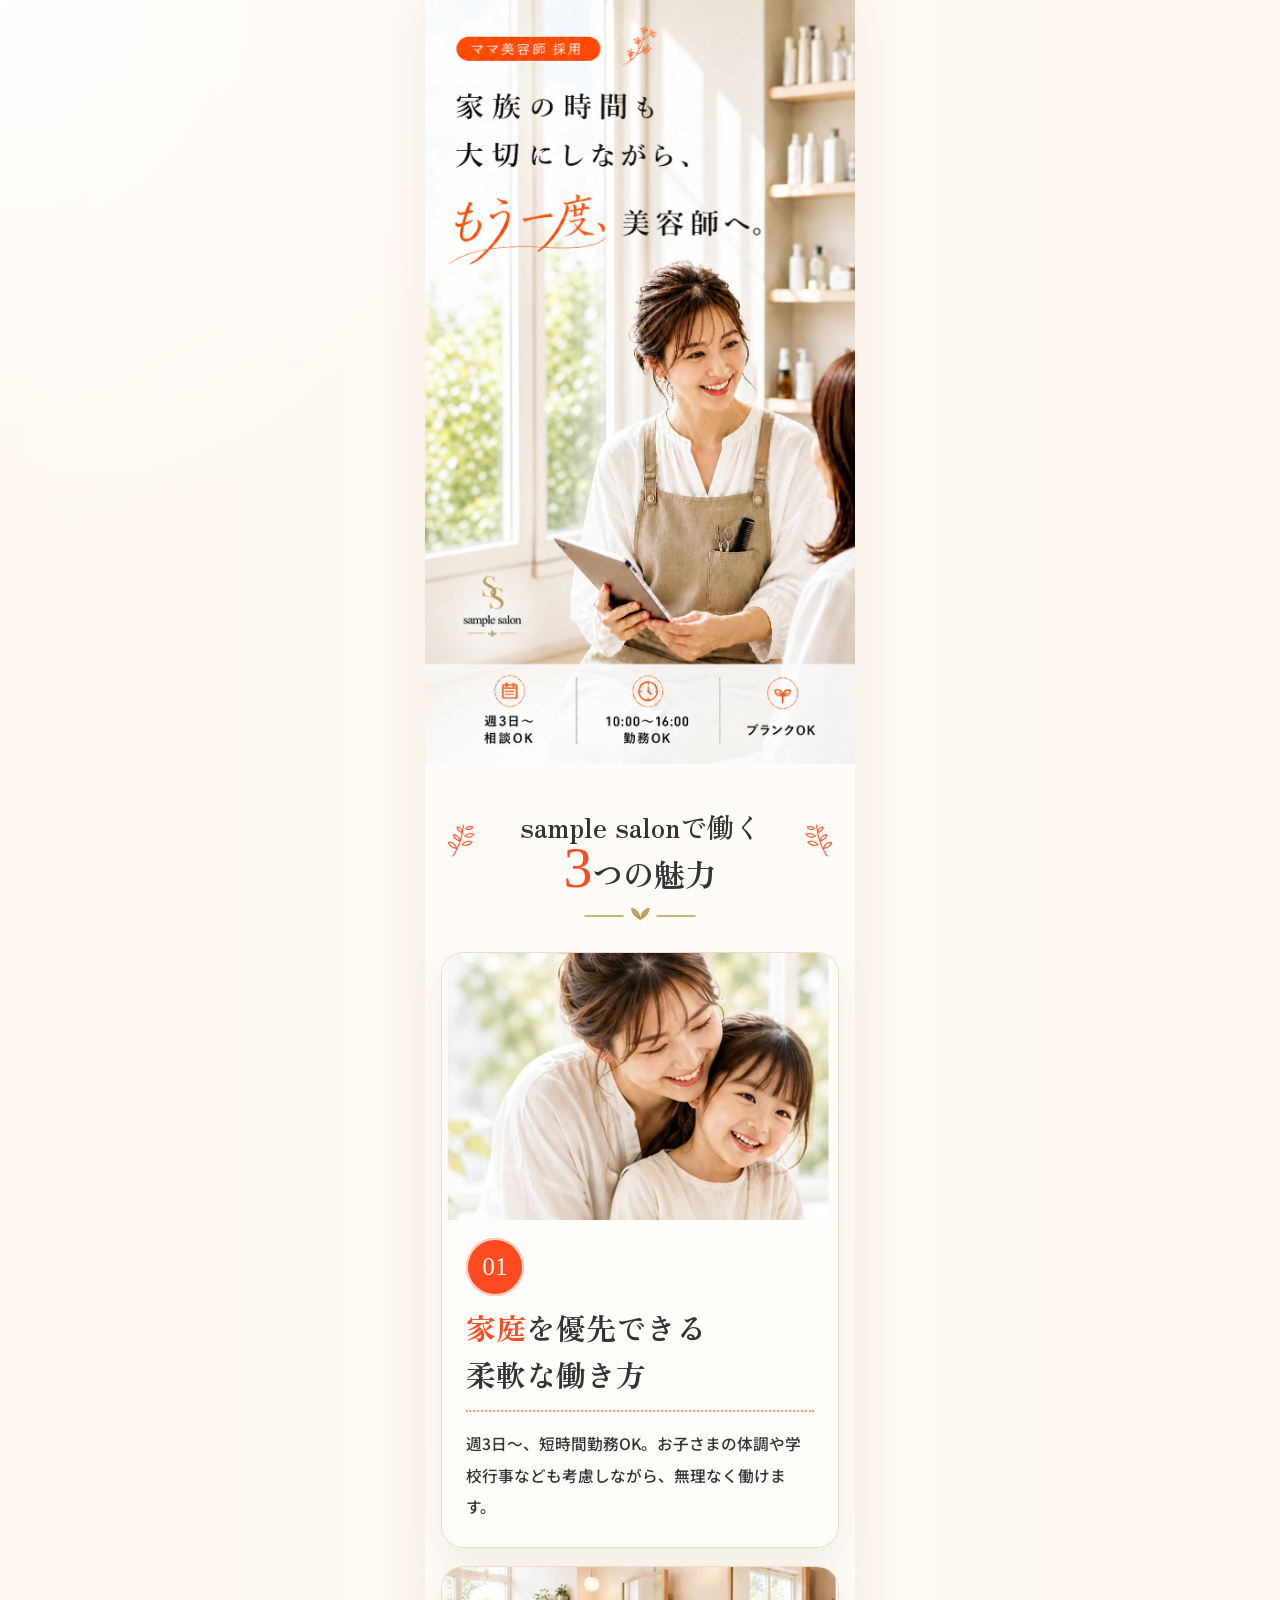
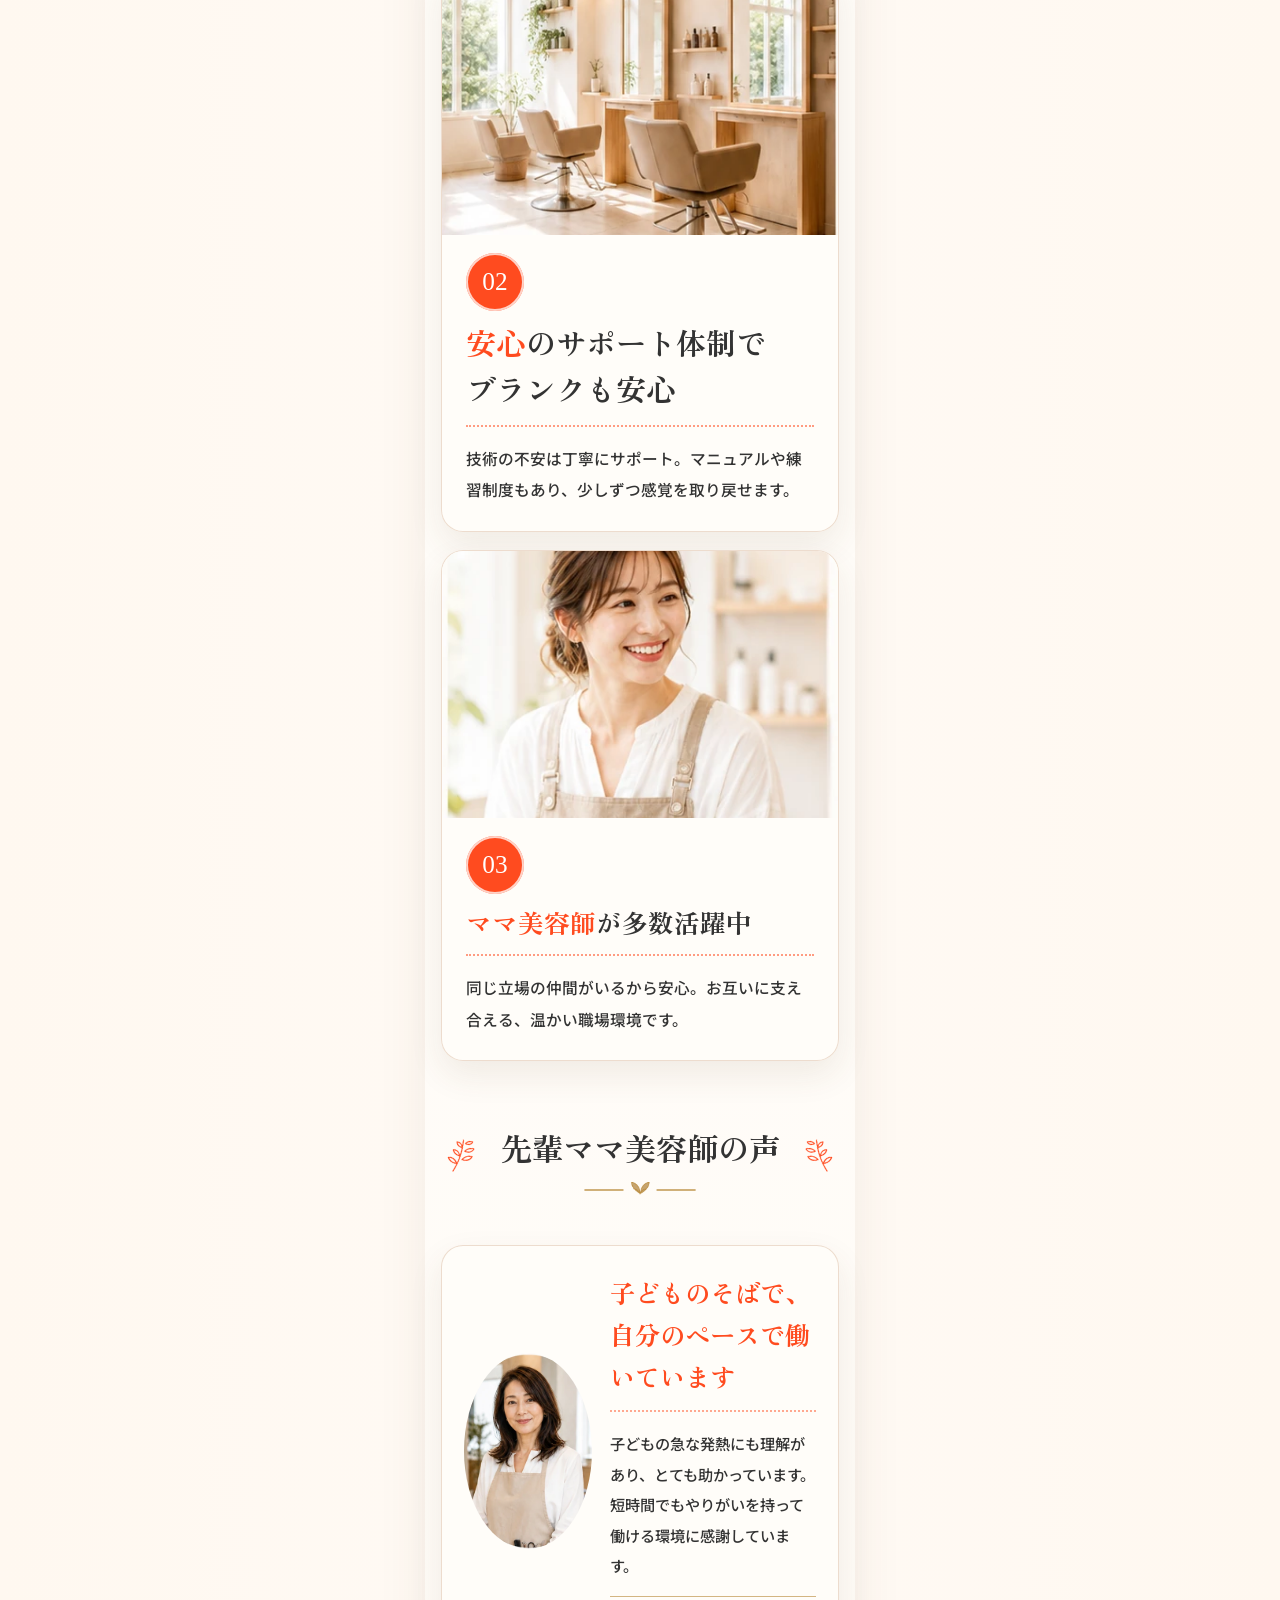
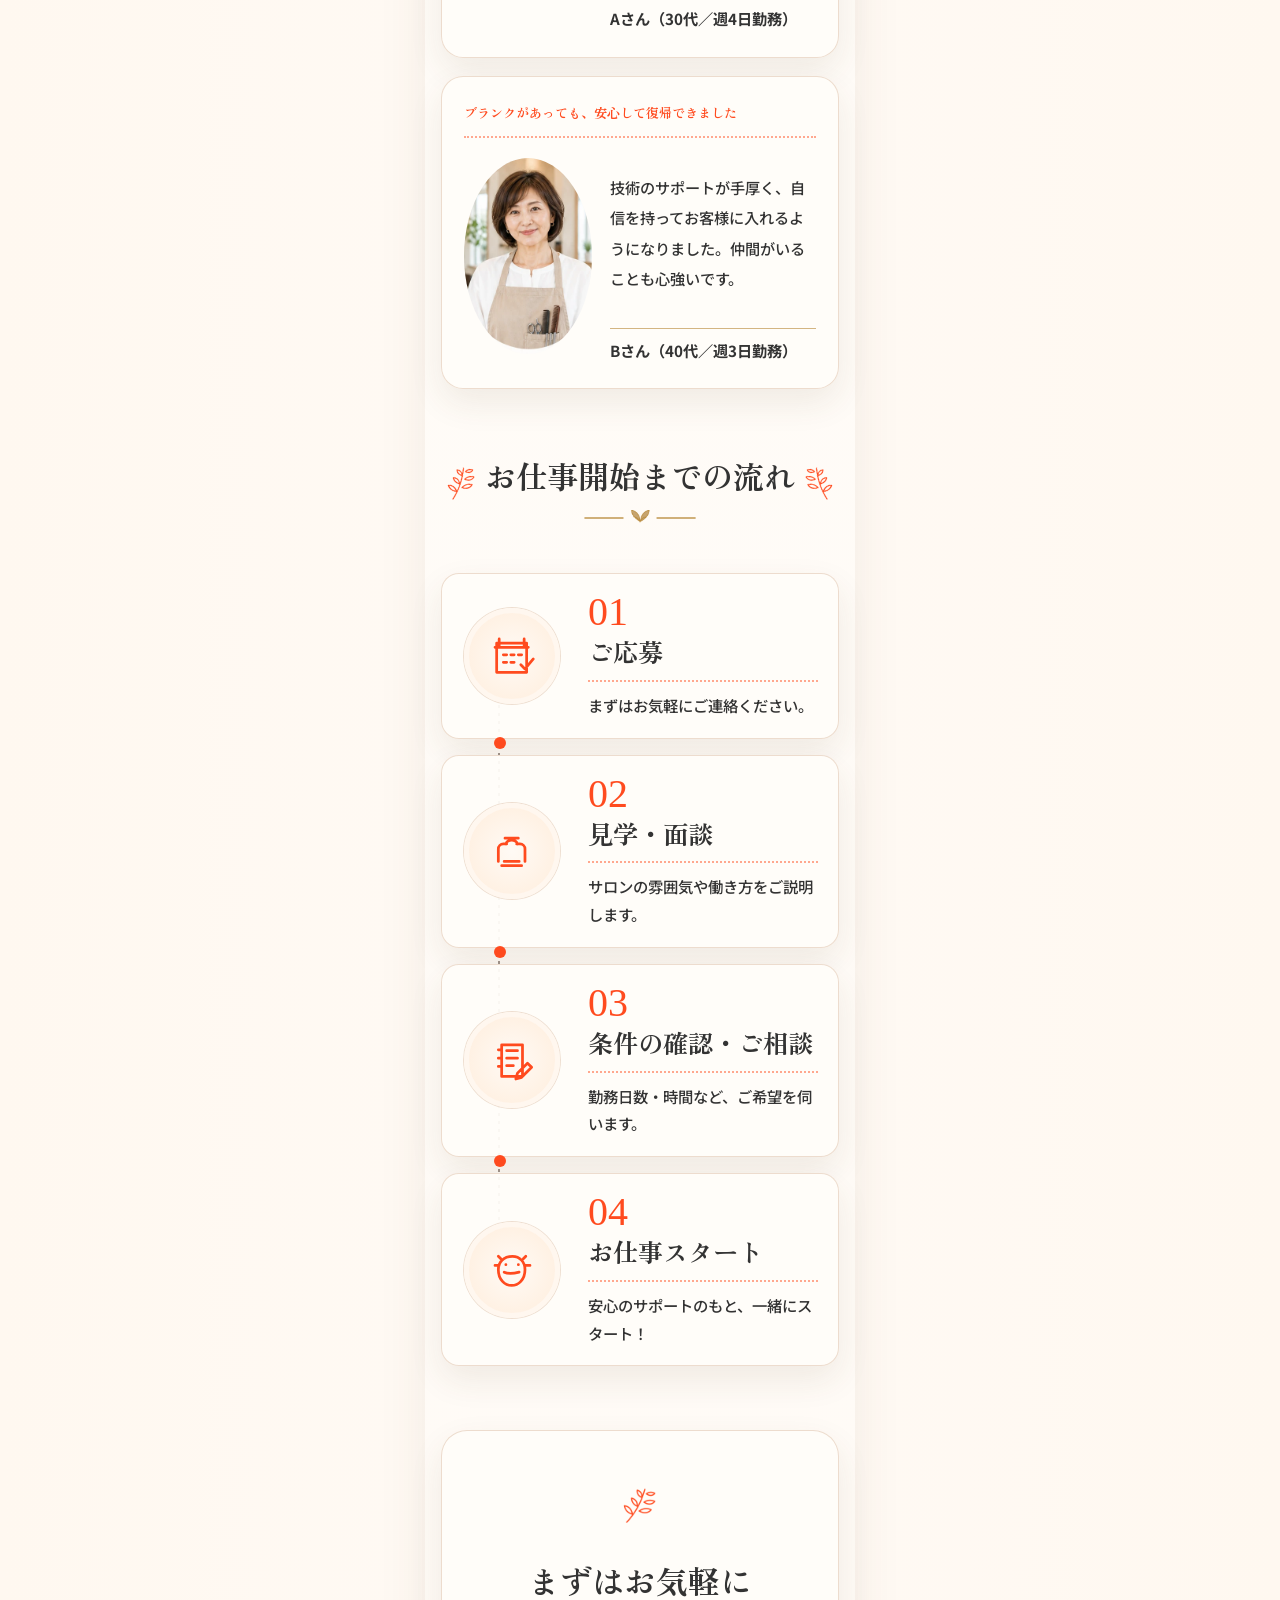
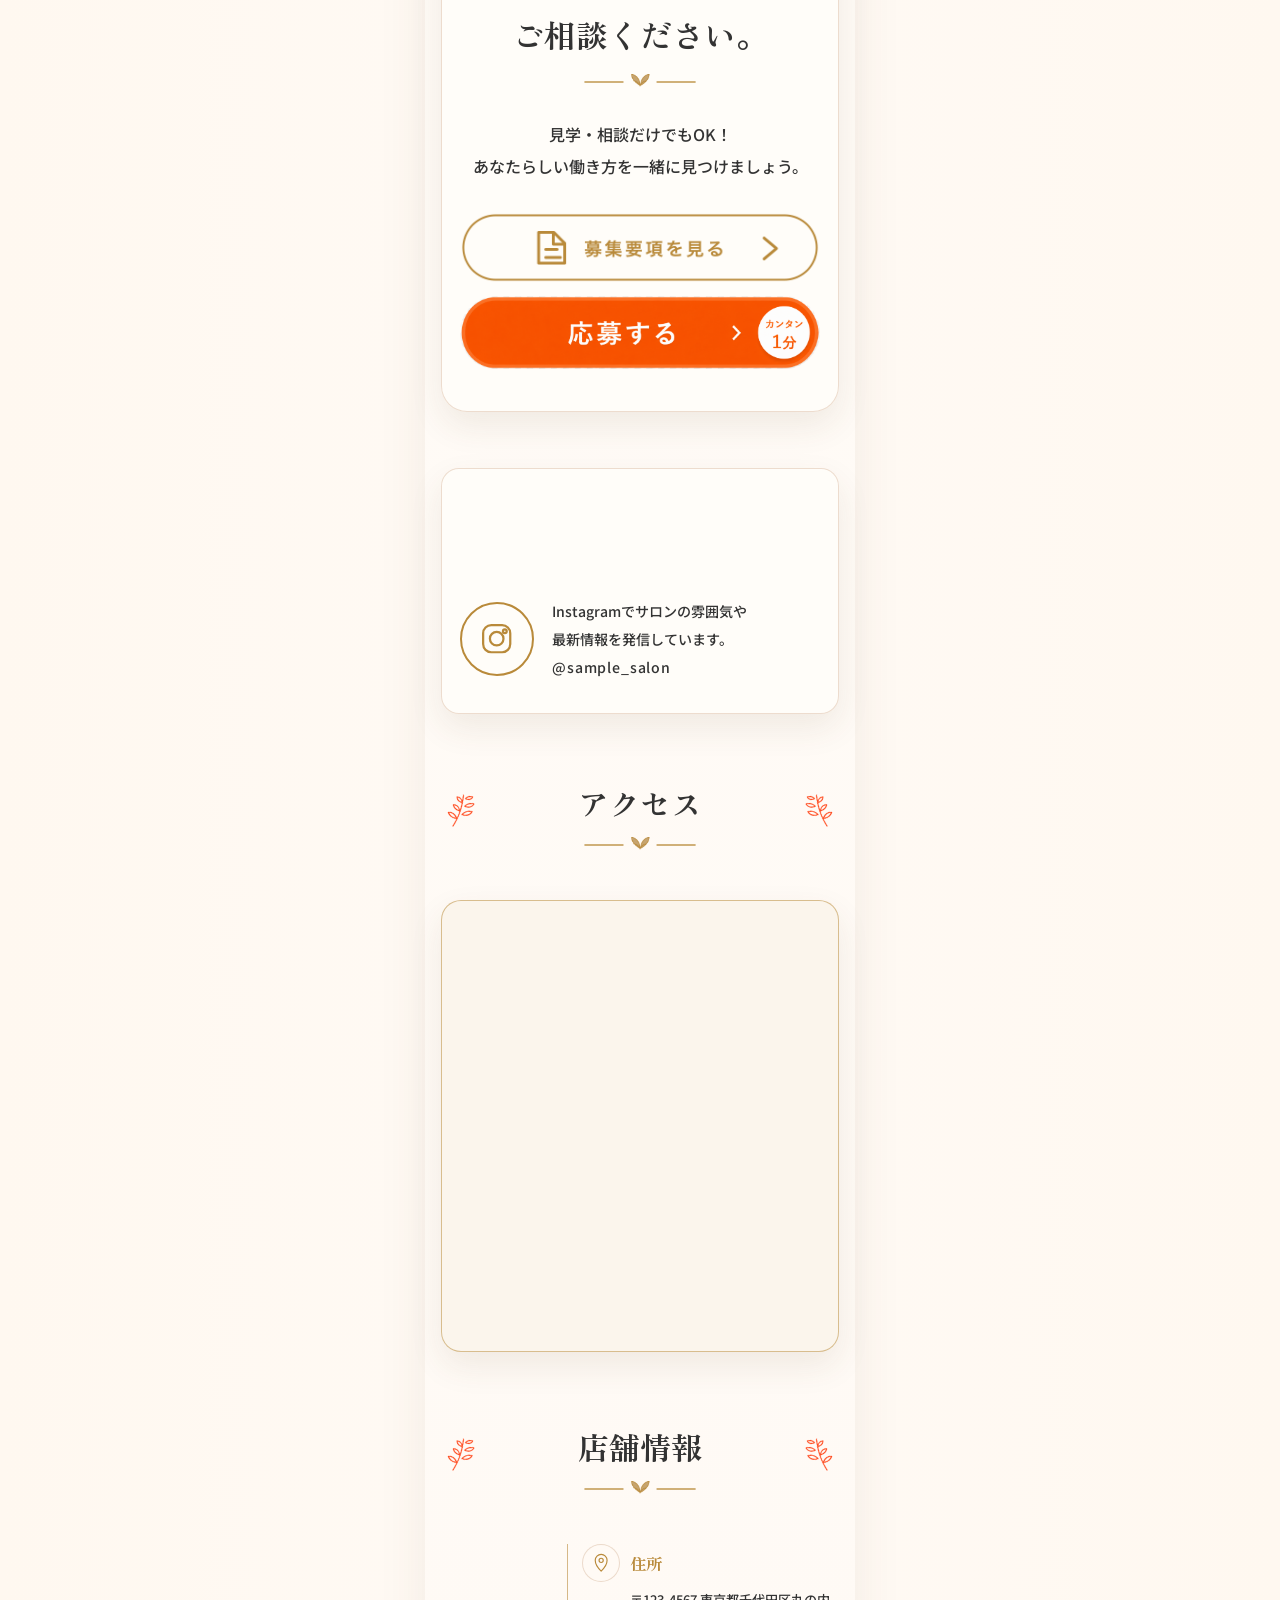
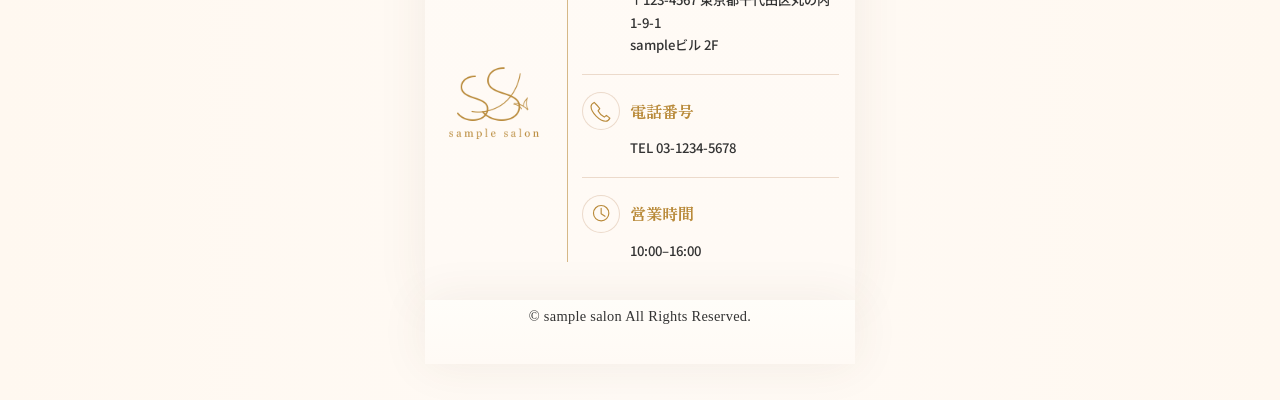
==== index.html @ 637ac78e "Add files via upload" ====
<!doctype html>
<html lang="ja">
  <head>
    <meta charset="utf-8">
    <meta name="viewport" content="width=device-width, initial-scale=1">
    <title>sample salon｜ママ美容師採用LP</title>
    <meta name="description" content="家族の時間も大切にしながら、もう一度、美容師へ。sample salonのママ美容師向け採用LPです。">
    <link rel="preconnect" href="https://fonts.googleapis.com">
    <link rel="preconnect" href="https://fonts.gstatic.com" crossorigin>
    <link href="https://fonts.googleapis.com/css2?family=Noto+Sans+JP:wght@400;500;700;800&family=Noto+Serif+JP:wght@500;600;700&family=Zen+Old+Mincho:wght@500;600;700&display=swap" rel="stylesheet">
    <link rel="icon" href="./assets/img/logo_sample_salon.png" type="image/png">
    <link rel="stylesheet" href="./assets/css/style.css">
  </head>
  <body>
    <div class="page-shell">
      <main class="lp" id="top">
        <section class="hero" aria-label="ファーストビュー">
          <img class="hero-bg" src="./assets/img/fv_main_new.webp" alt="明るい美容室で相談する美容師とお客様" width="941" height="1672" fetchpriority="high">
          <img class="hero-copy" src="./assets/img/fv_copy.png" alt="ママ美容師採用。家族の時間も大切にしながら、もう一度、美容師へ。" width="738" height="574" fetchpriority="high">
        </section>

        <section class="section benefits" aria-labelledby="benefits-title">
          <div class="section-title">
            <img class="leaf leaf-left" src="./assets/img/deco_leaf_orange.png" alt="">
            <div>
              <p class="section-kicker">sample salonで働く</p>
              <h2 id="benefits-title"><span>3</span>つの魅力</h2>
              <img class="divider" src="./assets/img/deco_divider_gold.png" alt="">
            </div>
            <img class="leaf leaf-right" src="./assets/img/deco_leaf_orange.png" alt="">
          </div>

          <article class="benefit-card">
            <figure class="benefit-photo">
              <img src="./assets/img/benefit_01.webp" alt="親子で笑顔を見せる女性美容師" width="420" height="455" loading="lazy">
            </figure>
            <div class="benefit-copy">
              <p class="number">01</p>
              <h3><span>家庭</span>を優先できる<br>柔軟な働き方</h3>
              <p>週3日〜、短時間勤務OK。お子さまの体調や学校行事なども考慮しながら、無理なく働けます。</p>
            </div>
          </article>

          <article class="benefit-card benefit-card-reverse">
            <figure class="benefit-photo">
              <img src="./assets/img/benefit_02.webp" alt="明るく清潔感のある美容室の内観" width="438" height="420" loading="lazy">
            </figure>
            <div class="benefit-copy">
              <p class="number">02</p>
              <h3><span>安心</span>のサポート体制で<br>ブランクも安心</h3>
              <p>技術の不安は丁寧にサポート。マニュアルや練習制度もあり、少しずつ感覚を取り戻せます。</p>
            </div>
          </article>

          <article class="benefit-card">
            <figure class="benefit-photo">
              <img src="./assets/img/benefit_03.webp" alt="サロンで笑顔を見せる女性美容師" width="420" height="370" loading="lazy">
            </figure>
            <div class="benefit-copy">
              <p class="number">03</p>
              <h3 class="nowrap-heading"><span>ママ美容師</span>が多数活躍中</h3>
              <p>同じ立場の仲間がいるから安心。お互いに支え合える、温かい職場環境です。</p>
            </div>
          </article>
        </section>

        <section class="section voices" aria-labelledby="voices-title">
          <div class="section-title">
            <img class="leaf leaf-left" src="./assets/img/deco_leaf_orange.png" alt="">
            <div>
              <h2 id="voices-title">先輩ママ美容師の声</h2>
              <img class="divider" src="./assets/img/deco_divider_gold.png" alt="">
            </div>
            <img class="leaf leaf-right" src="./assets/img/deco_leaf_orange.png" alt="">
          </div>

          <article class="voice-card">
            <figure class="voice-photo">
              <img src="./assets/img/voice_01.webp" alt="30代の先輩ママ美容師" width="330" height="500" loading="lazy">
            </figure>
            <div class="voice-copy">
              <h3>子どものそばで、<br>自分のペースで働いています</h3>
              <p>子どもの急な発熱にも理解があり、とても助かっています。短時間でもやりがいを持って働ける環境に感謝しています。</p>
              <p class="voice-name">Aさん（30代／週4日勤務）</p>
            </div>
          </article>

          <article class="voice-card voice-card-wide-title">
            <figure class="voice-photo">
              <img src="./assets/img/voice_02.webp" alt="40代の先輩ママ美容師" width="330" height="500" loading="lazy">
            </figure>
            <div class="voice-copy">
              <h3 class="nowrap-heading">ブランクがあっても、安心して復帰できました</h3>
              <p>技術のサポートが手厚く、自信を持ってお客様に入れるようになりました。仲間がいることも心強いです。</p>
              <p class="voice-name">Bさん（40代／週3日勤務）</p>
            </div>
          </article>
        </section>

        <section class="section flow" aria-labelledby="flow-title">
          <div class="section-title">
            <img class="leaf leaf-left" src="./assets/img/deco_leaf_orange.png" alt="">
            <div>
              <h2 id="flow-title">お仕事開始までの流れ</h2>
              <img class="divider" src="./assets/img/deco_divider_gold.png" alt="">
            </div>
            <img class="leaf leaf-right" src="./assets/img/deco_leaf_orange.png" alt="">
          </div>

          <div class="flow-list">
            <article class="flow-card">
              <div class="flow-icon" aria-hidden="true">
                <svg viewBox="0 0 64 64"><path d="M17 12v8M47 12v8M12 22h40M14 17h36v35H14zM22 31h4M31 31h4M40 31h4M22 40h4M31 40h4M43 43l5 5 10-12"/></svg>
              </div>
              <div class="flow-copy">
                <p class="flow-number">01</p>
                <h3>ご応募</h3>
                <p>まずはお気軽にご連絡ください。</p>
              </div>
            </article>

            <article class="flow-card">
              <div class="flow-icon" aria-hidden="true">
                <svg viewBox="0 0 64 64"><path d="M16 45V30a6 6 0 0 1 6-6h4M48 45V30a6 6 0 0 0-6-6h-4M23 45h18M24 17h16M20 50h24M25 24c2-6 12-6 14 0"/></svg>
              </div>
              <div class="flow-copy">
                <p class="flow-number">02</p>
                <h3>見学・面談</h3>
                <p>サロンの雰囲気や働き方をご説明します。</p>
              </div>
            </article>

            <article class="flow-card">
              <div class="flow-icon" aria-hidden="true">
                <svg viewBox="0 0 64 64"><path d="M20 13h25v38H20zM26 20h13M26 29h13M26 38h8M16 19h4M16 29h4M16 39h4M39 47l12-12 5 5-12 12-7 2z"/></svg>
              </div>
              <div class="flow-copy">
                <p class="flow-number">03</p>
                <h3>条件の確認・ご相談</h3>
                <p>勤務日数・時間など、ご希望を伺います。</p>
              </div>
            </article>

            <article class="flow-card">
              <div class="flow-icon" aria-hidden="true">
                <svg viewBox="0 0 64 64"><path d="M33 16c9 0 15 7 15 16 0 12-8 19-16 19S16 44 16 32c0-9 6-16 17-16zM23 35c4 2 10 2 18 0M25 26h.1M40 26h.1M16 16l3 3M12 27h5M49 16l-3 3M54 27h-5"/></svg>
              </div>
              <div class="flow-copy">
                <p class="flow-number">04</p>
                <h3>お仕事スタート</h3>
                <p>安心のサポートのもと、一緒にスタート！</p>
              </div>
            </article>
          </div>
        </section>

        <section class="section contact-card" id="contact" aria-labelledby="contact-title">
          <img class="single-leaf" src="./assets/img/deco_leaf_orange.png" alt="">
          <h2 id="contact-title">まずはお気軽に<br>ご相談ください。</h2>
          <img class="divider" src="./assets/img/deco_divider_gold.png" alt="">
          <p>見学・相談だけでもOK！<br>あなたらしい働き方を一緒に見つけましょう。</p>
          <div class="cta-stack">
            <a class="image-button" href="./requirements.html" target="_blank" rel="noopener noreferrer" aria-label="募集要項を別ウィンドウで見る">
              <img src="./assets/img/btn_fixed_requirements.png" alt="募集要項を見る" width="760" height="150" loading="lazy">
            </a>
            <a class="image-button" href="#contact" aria-label="応募する">
              <img src="./assets/img/btn_apply.png" alt="応募する カンタン1分" width="2053" height="417" loading="lazy">
            </a>
          </div>
        </section>

        <section class="section instagram-card" aria-labelledby="instagram-title">
          <div class="section-title section-title-small">
            <img class="leaf leaf-left" src="./assets/img/deco_leaf_orange.png" alt="">
            <div>
              <h2 id="instagram-title">お店の情報発信中</h2>
              <img class="divider" src="./assets/img/deco_divider_gold.png" alt="">
            </div>
            <img class="leaf leaf-right" src="./assets/img/deco_leaf_orange.png" alt="">
          </div>
          <div class="instagram-body">
            <div class="instagram-icon" aria-hidden="true">
              <svg viewBox="0 0 64 64"><rect x="12" y="12" width="40" height="40" rx="12"/><circle cx="32" cy="32" r="10"/><circle cx="44" cy="21" r="2.8"/></svg>
            </div>
            <p>Instagramでサロンの雰囲気や<br>最新情報を発信しています。<br><span>@sample_salon</span></p>
          </div>
        </section>

        <section class="section access" aria-labelledby="access-title">
          <div class="section-title">
            <img class="leaf leaf-left" src="./assets/img/deco_leaf_orange.png" alt="">
            <div>
              <h2 id="access-title">アクセス</h2>
              <img class="divider" src="./assets/img/deco_divider_gold.png" alt="">
            </div>
            <img class="leaf leaf-right" src="./assets/img/deco_leaf_orange.png" alt="">
          </div>
          <div class="map-frame">
            <iframe src="https://www.google.com/maps/embed?pb=!1m18!1m12!1m3!1d3240.8254544793112!2d139.76255968885494!3d35.6812996!2m3!1f0!2f0!3f0!3m2!1i1024!2i768!4f13.1!3m3!1m2!1s0x60188bfbd89f700b%3A0x277c49ba34ed38!2z5p2x5Lqs6aeF!5e0!3m2!1sja!2sjp!4v1777761839479!5m2!1sja!2sjp" width="600" height="450" style="border:0;" allowfullscreen loading="lazy" referrerpolicy="no-referrer-when-downgrade" title="東京駅周辺の地図"></iframe>
          </div>
        </section>

        <section class="section shop" aria-labelledby="shop-title">
          <div class="section-title">
            <img class="leaf leaf-left" src="./assets/img/deco_leaf_orange.png" alt="">
            <div>
              <h2 id="shop-title">店舗情報</h2>
              <img class="divider" src="./assets/img/deco_divider_gold.png" alt="">
            </div>
            <img class="leaf leaf-right" src="./assets/img/deco_leaf_orange.png" alt="">
          </div>
          <div class="shop-body">
            <img class="shop-logo" src="./assets/img/logo_sample_salon.png" alt="sample salon" width="260" height="180" loading="lazy">
            <dl class="shop-list">
              <div>
                <dt>
                  <span class="mini-icon" aria-hidden="true">
                    <svg viewBox="0 0 64 64"><path d="M32 55s17-16 17-31a17 17 0 0 0-34 0c0 15 17 31 17 31z"/><circle cx="32" cy="24" r="6"/></svg>
                  </span>
                  住所
                </dt>
                <dd>〒123-4567 東京都千代田区丸の内1-9-1<br>sampleビル 2F</dd>
              </div>
              <div>
                <dt>
                  <span class="mini-icon" aria-hidden="true">
                    <svg viewBox="0 0 64 64"><path d="M20 15l8 10-5 6c4 8 10 14 18 18l6-5 10 8c-3 6-7 9-12 9-17 0-42-25-42-42 0-5 3-9 9-12z"/></svg>
                  </span>
                  電話番号
                </dt>
                <dd>TEL 03-1234-5678</dd>
              </div>
              <div>
                <dt>
                  <span class="mini-icon" aria-hidden="true">
                    <svg viewBox="0 0 64 64"><circle cx="32" cy="32" r="22"/><path d="M32 18v16l11 7"/></svg>
                  </span>
                  営業時間
                </dt>
                <dd>10:00–16:00</dd>
              </div>
            </dl>
          </div>
        </section>
      </main>

      <footer class="footer">
        <p>© sample salon All Rights Reserved.</p>
      </footer>

      <nav class="fixed-cta" aria-label="固定お問い合わせボタン">
        <a href="./requirements.html" target="_blank" rel="noopener noreferrer" aria-label="募集要項を別ウィンドウで見る">
          <img src="./assets/img/btn_fixed_requirements.png" alt="募集要項を見る" width="760" height="150">
        </a>
        <a href="#contact" aria-label="応募する">
          <img src="./assets/img/btn_apply.png" alt="応募する カンタン1分" width="2053" height="417">
        </a>
      </nav>
    </div>

    <script src="./assets/js/main.js"></script>
  </body>
</html>
---- assets/css/style.css ----
:root {
  --color-bg: #fffaf5;
  --color-ivory: #fffdf9;
  --color-text: #333333;
  --color-sub: #555555;
  --color-orange: #ff4b1f;
  --color-coral: #f36f57;
  --color-gold: #b98a3a;
  --color-border: #ead8c7;
  --shadow-card: 0 14px 34px rgba(92, 61, 38, 0.09);
  --serif: "Zen Old Mincho", "Noto Serif JP", "Yu Mincho", "Hiragino Mincho ProN", serif;
  --sans: "Noto Sans JP", "Hiragino Sans", "Yu Gothic", sans-serif;
}

* {
  box-sizing: border-box;
}

html {
  scroll-behavior: smooth;
}

body {
  margin: 0;
  color: var(--color-text);
  background:
    radial-gradient(circle at top left, rgba(255, 255, 255, 0.95), transparent 34rem),
    linear-gradient(90deg, #fff8f0 0%, var(--color-bg) 50%, #fff8f0 100%);
  font-family: var(--serif);
  font-feature-settings: normal;
  line-height: 1.8;
}

img,
svg,
iframe {
  max-width: 100%;
}

img {
  display: block;
  height: auto;
}

a {
  color: inherit;
}

.page-shell {
  min-height: 100svh;
}

.lp,
.footer {
  width: min(100%, 430px);
  margin: 0 auto;
  background: linear-gradient(180deg, #fffdf9 0%, #fffaf5 100%);
}

.hero {
  position: relative;
  overflow: hidden;
  background: #fffdf9;
  line-height: 0;
}

.hero::after {
  position: absolute;
  right: 0;
  bottom: 0;
  left: 0;
  height: 14.2%;
  pointer-events: none;
  background:
    linear-gradient(
      105deg,
      transparent 0%,
      rgba(255, 255, 255, 0) 35%,
      rgba(255, 255, 255, 0.76) 50%,
      rgba(255, 255, 255, 0) 66%,
      transparent 100%
    );
  filter: blur(7px);
  opacity: 0;
  transform: translateX(-110%);
  animation: hero-band-glow 1.95s ease-out 1.25s 1 both;
  content: "";
}

.hero-bg {
  width: 100%;
}

.hero-copy {
  position: absolute;
  top: clamp(4px, calc(6.5vw - 20px), 22px);
  left: 20px;
  z-index: 2;
  width: min(79%, 320px);
  opacity: 0;
  transform: translateY(22px);
  animation: hero-logo-rise 1.45s cubic-bezier(0.22, 1, 0.36, 1) 0.18s forwards;
}

@keyframes hero-logo-rise {
  to {
    opacity: 1;
    transform: translateY(0);
  }
}

@keyframes hero-band-glow {
  0% {
    opacity: 0;
    transform: translateX(-110%);
  }

  32% {
    opacity: 0.34;
  }

  54% {
    opacity: 0.62;
  }

  100% {
    opacity: 0;
    transform: translateX(110%);
  }
}

.section {
  padding: 56px 16px 0;
}

.section-title {
  position: relative;
  display: block;
  min-height: 92px;
  padding: 0 34px;
  margin-bottom: 28px;
  text-align: center;
}

.reveal-heading {
  opacity: 0;
  transform: translateY(24px);
  transition:
    opacity 0.9s cubic-bezier(0.22, 1, 0.36, 1),
    transform 0.9s cubic-bezier(0.22, 1, 0.36, 1);
  will-change: opacity, transform;
}

.reveal-heading.is-visible {
  opacity: 1;
  transform: translateY(0);
}

.section-title div {
  position: relative;
  z-index: 1;
}

.section-title h2 {
  margin: 0;
  font-family: var(--serif);
  font-feature-settings: normal;
  font-size: clamp(1.52rem, 5.4vw, 1.95rem);
  font-weight: 700;
  letter-spacing: 0;
  line-height: 1.45;
}

.section-title h2 span {
  color: var(--color-orange);
  font-family: Georgia, "Times New Roman", serif;
  font-size: 1.85em;
  font-weight: 400;
  line-height: 0.8;
}

.section-kicker {
  margin: 0 0 2px;
  font-family: var(--serif);
  font-feature-settings: normal;
  font-size: clamp(1.22rem, 5vw, 1.7rem);
  font-weight: 600;
  letter-spacing: 0;
  line-height: 1.2;
}

.leaf {
  position: absolute;
  top: 4px;
  width: 42px;
  margin-top: 6px;
}

.leaf-left {
  left: 0;
  transform: rotate(-10deg);
}

.leaf-right {
  right: 0;
  transform: scaleX(-1) rotate(-10deg);
}

.divider {
  width: 118px;
  margin: 12px auto 0;
}

.benefits {
  padding-top: 46px;
}

.benefit-card,
.voice-card,
.flow-card,
.contact-card,
.instagram-card {
  border: 1px solid rgba(234, 216, 199, 0.86);
  background: rgba(255, 253, 249, 0.94);
  box-shadow: var(--shadow-card);
}

.benefit-card {
  display: grid;
  grid-template-columns: 1fr;
  overflow: hidden;
  border-radius: 22px;
}

.benefit-card + .benefit-card {
  margin-top: 18px;
}

.benefit-photo {
  margin: 0;
  background: #fff;
}

.benefit-photo img {
  width: 100%;
  aspect-ratio: 16 / 10.8;
  object-fit: cover;
}

.benefit-copy {
  position: relative;
  padding: 18px 24px 25px;
}

.benefit-copy .number {
  display: grid;
  place-items: center;
  width: 58px;
  height: 58px;
  margin: 0 0 8px;
  border-radius: 50%;
  color: #fff;
  background: var(--color-orange);
  font-family: Georgia, "Times New Roman", serif;
  font-size: 1.58rem;
  line-height: 1;
  box-shadow: inset 0 0 0 2px rgba(255, 255, 255, 0.75);
}

.benefit-copy h3 {
  margin: 0;
  padding-bottom: 13px;
  border-bottom: 2px dotted rgba(255, 75, 31, 0.55);
  font-family: var(--serif);
  font-feature-settings: normal;
  font-size: clamp(1.44rem, 6vw, 1.88rem);
  font-weight: 700;
  letter-spacing: 0;
  line-height: 1.55;
}

.benefit-copy h3.nowrap-heading {
  font-size: clamp(1.28rem, 5vw, 1.6rem);
  white-space: nowrap;
}

.benefit-copy h3 span,
.voice-copy h3,
.flow-number {
  color: var(--color-orange);
}

.benefit-copy > p:not(.number) {
  margin: 16px 0 0;
  font-family: var(--sans);
  font-size: 0.98rem;
  font-weight: 500;
  line-height: 2;
}

.voices {
  padding-top: 64px;
}

.voice-card {
  display: grid;
  grid-template-columns: 128px 1fr;
  gap: 18px;
  align-items: center;
  border-radius: 22px;
  padding: 26px 22px;
}

.voice-card + .voice-card {
  margin-top: 18px;
}

.voice-photo {
  margin: 0;
}

.voice-photo img {
  width: 128px;
  height: 196px;
  border-radius: 50%;
  object-fit: cover;
}

.voice-copy h3 {
  margin: 0;
  padding-bottom: 13px;
  border-bottom: 2px dotted rgba(255, 75, 31, 0.48);
  font-family: var(--serif);
  font-feature-settings: normal;
  font-size: clamp(1.24rem, 5vw, 1.58rem);
  letter-spacing: 0;
  line-height: 1.65;
}

.voice-card-wide-title .voice-copy {
  display: contents;
}

.voice-card-wide-title .voice-photo {
  grid-column: 1;
  grid-row: 2 / span 2;
  align-self: start;
  margin-top: 2px;
}

.voice-card-wide-title .voice-copy h3 {
  grid-column: 1 / -1;
  grid-row: 1;
}

.voice-card-wide-title .voice-copy p {
  grid-column: 2;
}

.voice-copy h3.nowrap-heading {
  font-size: clamp(0.76rem, 3.2vw, 0.82rem);
  line-height: 1.55;
  white-space: nowrap;
}

.voice-copy p {
  margin: 16px 0 0;
  font-family: var(--sans);
  font-size: 0.95rem;
  font-weight: 500;
  line-height: 2;
}

.voice-copy .voice-name {
  margin-top: 16px;
  padding-top: 9px;
  border-top: 1px solid rgba(185, 138, 58, 0.62);
  font-weight: 700;
  line-height: 1.6;
}

.flow {
  padding-top: 64px;
}

.flow-list {
  position: relative;
  display: grid;
  gap: 16px;
}

.flow-list::before {
  position: absolute;
  top: 92px;
  bottom: 92px;
  left: 57px;
  width: 2px;
  background: repeating-linear-gradient(
    to bottom,
    rgba(111, 95, 85, 0.65) 0 3px,
    transparent 3px 8px
  );
  content: "";
}

.flow-card {
  position: relative;
  display: grid;
  grid-template-columns: 106px 1fr;
  gap: 18px;
  align-items: center;
  min-height: 142px;
  border-radius: 18px;
  padding: 18px 20px 18px 22px;
}

.flow-card::after {
  position: absolute;
  left: 52px;
  bottom: -11px;
  width: 12px;
  height: 12px;
  border-radius: 50%;
  background: var(--color-orange);
  content: "";
}

.flow-card:last-child::after {
  content: none;
}

.flow-icon {
  display: grid;
  place-items: center;
  width: 96px;
  height: 96px;
  border-radius: 50%;
  background: radial-gradient(circle, #fffaf5 0%, #fff1e3 72%, #fffdf9 73%);
  border: 5px solid #fff7ef;
  box-shadow: 0 0 0 1px rgba(234, 216, 199, 0.8);
}

.flow-icon svg,
.instagram-icon svg,
.mini-icon svg {
  width: 62%;
  height: 62%;
  fill: none;
  stroke: currentColor;
  stroke-width: 3.3;
  stroke-linecap: round;
  stroke-linejoin: round;
}

.flow-icon {
  color: var(--color-orange);
}

.flow-copy {
  min-width: 0;
}

.flow-number {
  margin: 0 0 1px;
  font-family: Georgia, "Times New Roman", serif;
  font-size: 2.5rem;
  line-height: 1;
}

.flow-copy h3 {
  margin: 0;
  padding-bottom: 9px;
  border-bottom: 2px dotted rgba(255, 75, 31, 0.48);
  font-family: var(--serif);
  font-feature-settings: normal;
  font-size: clamp(1.25rem, 5vw, 1.58rem);
  letter-spacing: 0;
  line-height: 1.5;
}

.flow-copy p:not(.flow-number) {
  margin: 10px 0 0;
  font-family: var(--sans);
  font-size: 0.96rem;
  font-weight: 500;
  line-height: 1.8;
}

.contact-card {
  margin: 64px 16px 0;
  padding: 52px 18px 42px;
  border-radius: 26px;
  text-align: center;
}

.single-leaf {
  width: 48px;
  margin: 0 auto 22px;
}

.contact-card h2 {
  margin: 0;
  font-family: var(--serif);
  font-feature-settings: normal;
  font-size: clamp(1.55rem, 6vw, 2rem);
  letter-spacing: 0;
  line-height: 1.7;
}

.contact-card p {
  margin: 28px 0 30px;
  font-family: var(--sans);
  font-size: 1rem;
  font-weight: 500;
  line-height: 2;
}

.cta-stack {
  display: grid;
  gap: 13px;
}

.image-button {
  display: block;
  border-radius: 999px;
  transition: transform 0.2s ease, filter 0.2s ease;
}

.image-button:focus-visible,
.fixed-cta a:focus-visible,
.requirements-close:focus-visible {
  outline: 3px solid rgba(255, 75, 31, 0.45);
  outline-offset: 4px;
}

.image-button:hover {
  filter: brightness(1.02);
  transform: translateY(-1px);
}

.instagram-card {
  margin: 56px 16px 0;
  padding: 28px 18px 32px;
  border-radius: 18px;
}

.section-title-small {
  min-height: 76px;
  margin-bottom: 24px;
}

.section-title-small h2 {
  font-size: clamp(1.22rem, 5vw, 1.5rem);
  letter-spacing: 0;
  white-space: nowrap;
}

.section-title-small .leaf {
  width: 34px;
}

.section-title-small .divider {
  width: 112px;
}

.instagram-body {
  display: grid;
  grid-template-columns: 76px 1fr;
  gap: 16px;
  align-items: center;
}

.instagram-icon {
  display: grid;
  place-items: center;
  width: 74px;
  height: 74px;
  border: 2px solid var(--color-gold);
  border-radius: 50%;
  color: var(--color-gold);
}

.instagram-body p {
  margin: 0;
  font-family: var(--sans);
  font-size: 0.88rem;
  font-weight: 500;
  line-height: 2;
}

.instagram-body span {
  letter-spacing: 0.06em;
}

.access {
  padding-top: 66px;
}

.map-frame {
  position: relative;
  overflow: hidden;
  border: 1px solid rgba(185, 138, 58, 0.52);
  border-radius: 20px;
  background: #fbf5ec;
  box-shadow: var(--shadow-card);
}

.map-frame iframe {
  display: block;
  width: 100%;
}

.shop {
  padding-top: 72px;
  padding-bottom: 38px;
}

.shop-body {
  display: grid;
  grid-template-columns: 112px 1fr;
  gap: 14px;
  align-items: center;
}

.shop-logo {
  width: 106px;
}

.shop-list {
  margin: 0;
  padding-left: 14px;
  border-left: 1px solid rgba(185, 138, 58, 0.58);
}

.shop-list > div {
  padding: 0 0 17px;
  border-bottom: 1px solid rgba(234, 216, 199, 0.9);
}

.shop-list > div + div {
  padding-top: 17px;
}

.shop-list > div:last-child {
  padding-bottom: 0;
  border-bottom: 0;
}

.shop-list dt {
  display: flex;
  align-items: center;
  gap: 10px;
  color: var(--color-gold);
  font-family: var(--serif);
  font-size: 1rem;
  font-weight: 700;
  line-height: 1.4;
}

.shop-list dd {
  margin: 7px 0 0 48px;
  font-family: var(--sans);
  font-size: 0.82rem;
  font-weight: 500;
  line-height: 1.72;
}

.mini-icon {
  display: grid;
  place-items: center;
  flex: 0 0 auto;
  width: 38px;
  height: 38px;
  border-radius: 50%;
  color: var(--color-gold);
  background: #fffaf5;
  border: 1px solid rgba(234, 216, 199, 0.9);
}

.footer {
  padding: 4px 16px 34px;
  text-align: center;
}

.footer p {
  margin: 0;
  font-family: Georgia, "Times New Roman", serif;
  font-size: 0.9rem;
  letter-spacing: 0.02em;
}

.fixed-cta {
  position: fixed;
  left: 50%;
  bottom: 16px;
  z-index: 999;
  display: grid;
  gap: 8px;
  width: min(calc(100% - 32px), 398px);
  pointer-events: none;
  opacity: 0;
  transform: translate(-50%, 14px);
  transition: opacity 0.24s ease, transform 0.24s ease;
}

.fixed-cta.is-visible {
  pointer-events: auto;
  opacity: 1;
  transform: translate(-50%, 0);
}

.fixed-cta a {
  display: block;
  border-radius: 999px;
  filter: drop-shadow(0 10px 18px rgba(64, 38, 18, 0.16));
}

.fixed-cta img {
  width: 100%;
}

.requirements-page {
  min-height: 100svh;
  padding: 28px 16px;
}

.requirements {
  width: min(100%, 430px);
  margin: 0 auto;
  padding: 34px 22px 28px;
  border: 1px solid rgba(234, 216, 199, 0.95);
  border-radius: 24px;
  background: rgba(255, 253, 249, 0.96);
  box-shadow: var(--shadow-card);
}

.requirements-logo {
  width: 132px;
  margin: 0 auto 18px;
}

.requirements h1 {
  margin: 4px 0 14px;
  text-align: center;
  font-family: var(--serif);
  font-feature-settings: normal;
  font-size: clamp(2rem, 8vw, 2.7rem);
  letter-spacing: 0;
  line-height: 1.3;
}

.requirements .section-kicker {
  color: var(--color-gold);
  text-align: center;
  font-family: var(--serif);
  font-size: 1rem;
  letter-spacing: 0;
}

.requirements-lead {
  margin: 0 0 24px;
  font-family: var(--sans);
  font-size: 0.98rem;
  font-weight: 500;
  line-height: 1.9;
}

.requirements-list {
  margin: 0;
}

.requirements-list > div {
  padding: 16px 0;
  border-top: 1px solid rgba(234, 216, 199, 0.9);
}

.requirements-list dt {
  color: var(--color-gold);
  font-family: var(--sans);
  font-size: 0.94rem;
  font-weight: 800;
  line-height: 1.5;
}

.requirements-list dd {
  margin: 5px 0 0;
  font-family: var(--sans);
  font-size: 0.98rem;
  font-weight: 500;
  line-height: 1.8;
}

.requirements-close {
  display: block;
  margin: 24px 0 0;
  padding: 15px 18px;
  border-radius: 999px;
  color: #fff;
  background: linear-gradient(90deg, #ff5a1f, #ff3f08);
  font-family: var(--sans);
  font-size: 1rem;
  font-weight: 800;
  text-align: center;
  text-decoration: none;
}

@media (min-width: 431px) {
  .page-shell {
    padding: 0 0 36px;
  }

  .lp,
  .footer {
    box-shadow: 0 0 48px rgba(92, 61, 38, 0.08);
  }
}

@media (max-width: 374px) {
  .section {
    padding-right: 13px;
    padding-left: 13px;
  }

  .section-title {
    padding-right: 26px;
    padding-left: 26px;
  }

  .leaf {
    width: 40px;
  }

  .voice-card {
    grid-template-columns: 104px 1fr;
    gap: 14px;
    padding: 22px 16px;
  }

  .voice-photo img {
    width: 104px;
    height: 164px;
  }

  .flow-card {
    grid-template-columns: 88px 1fr;
    gap: 13px;
    padding-right: 15px;
    padding-left: 16px;
  }

  .flow-list::before {
    left: 47px;
  }

  .flow-card::after {
    left: 42px;
  }

  .flow-icon {
    width: 80px;
    height: 80px;
  }

  .shop-body {
    grid-template-columns: 1fr;
  }

  .shop-logo {
    margin: 0 auto;
  }

  .shop-list {
    padding-left: 0;
    border-left: 0;
  }
}

@media (prefers-reduced-motion: reduce) {
  *,
  *::before,
  *::after {
    scroll-behavior: auto !important;
    transition-duration: 0.01ms !important;
    animation-duration: 0.01ms !important;
    animation-iteration-count: 1 !important;
  }

  .hero-copy {
    opacity: 1;
    transform: none;
  }

  .hero::after {
    animation: none;
    opacity: 0;
  }

  .reveal-heading {
    opacity: 1;
    transform: none;
    transition: none;
  }
}
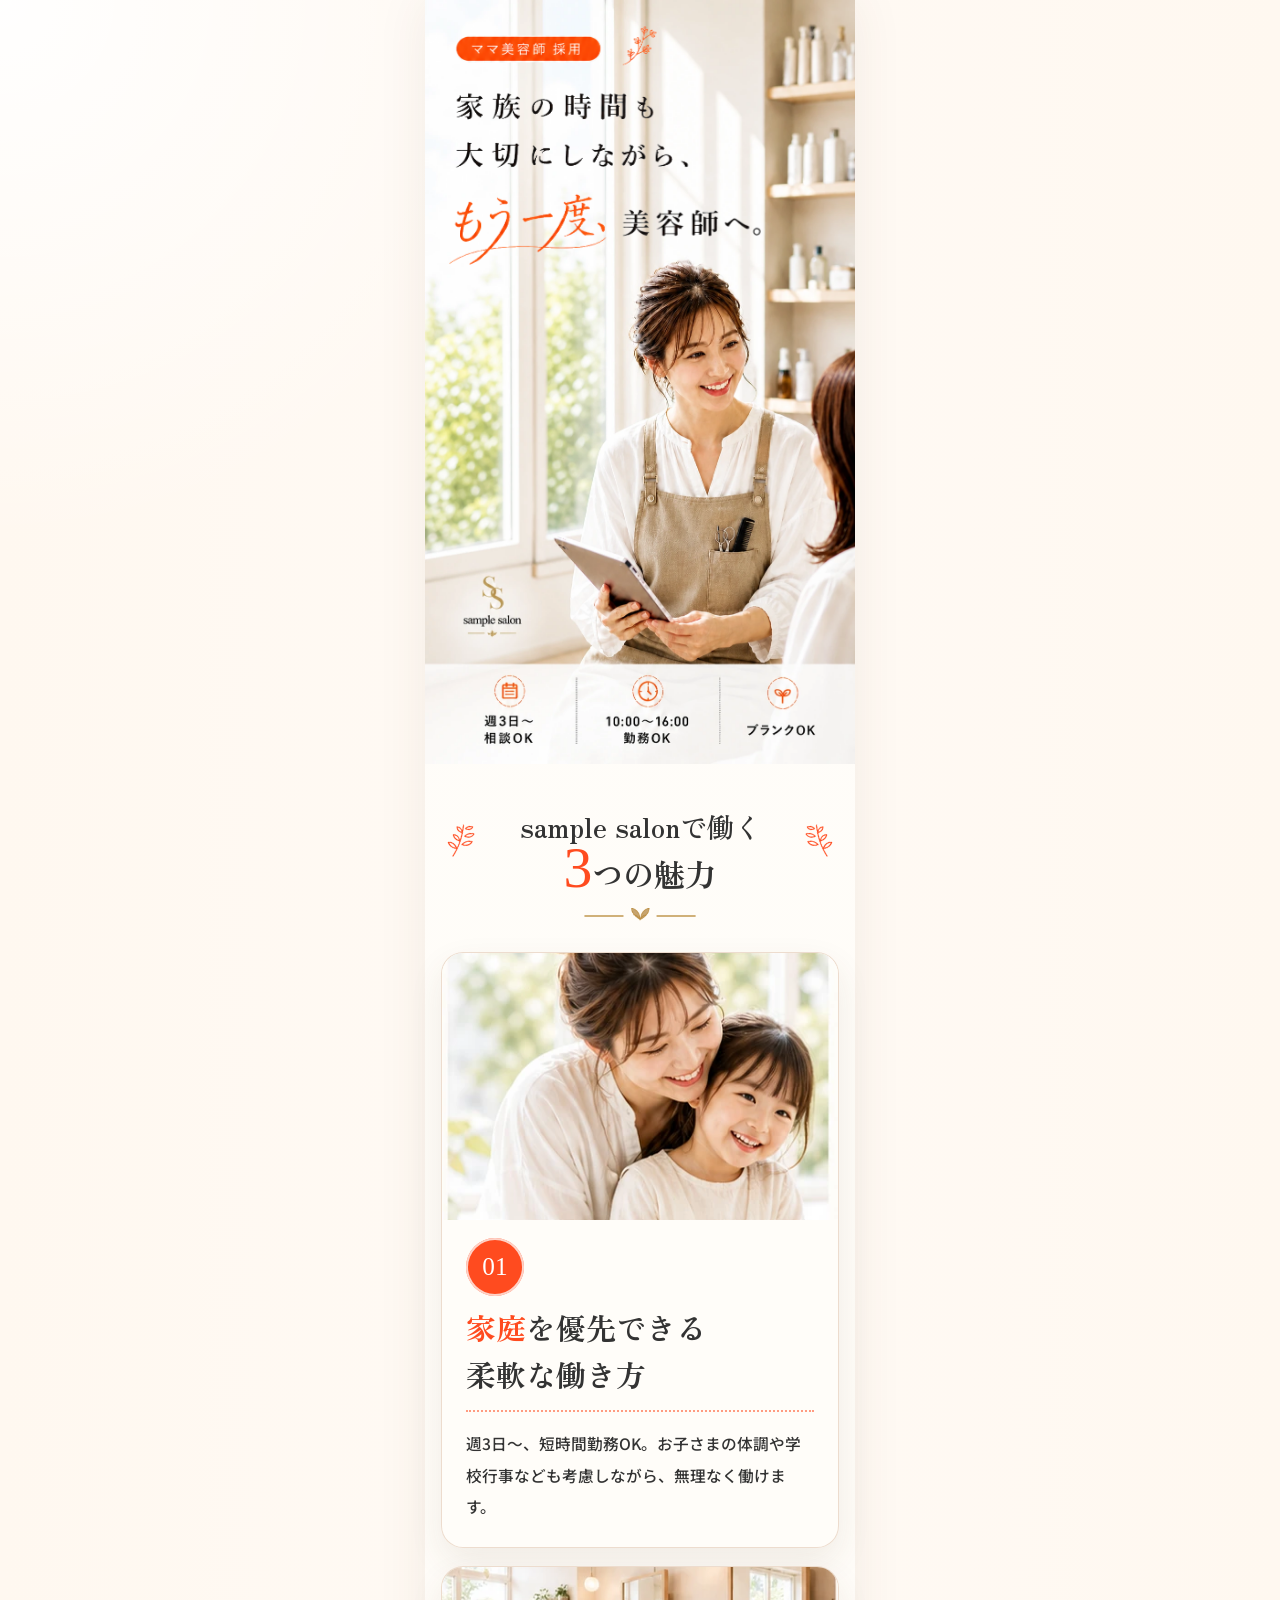
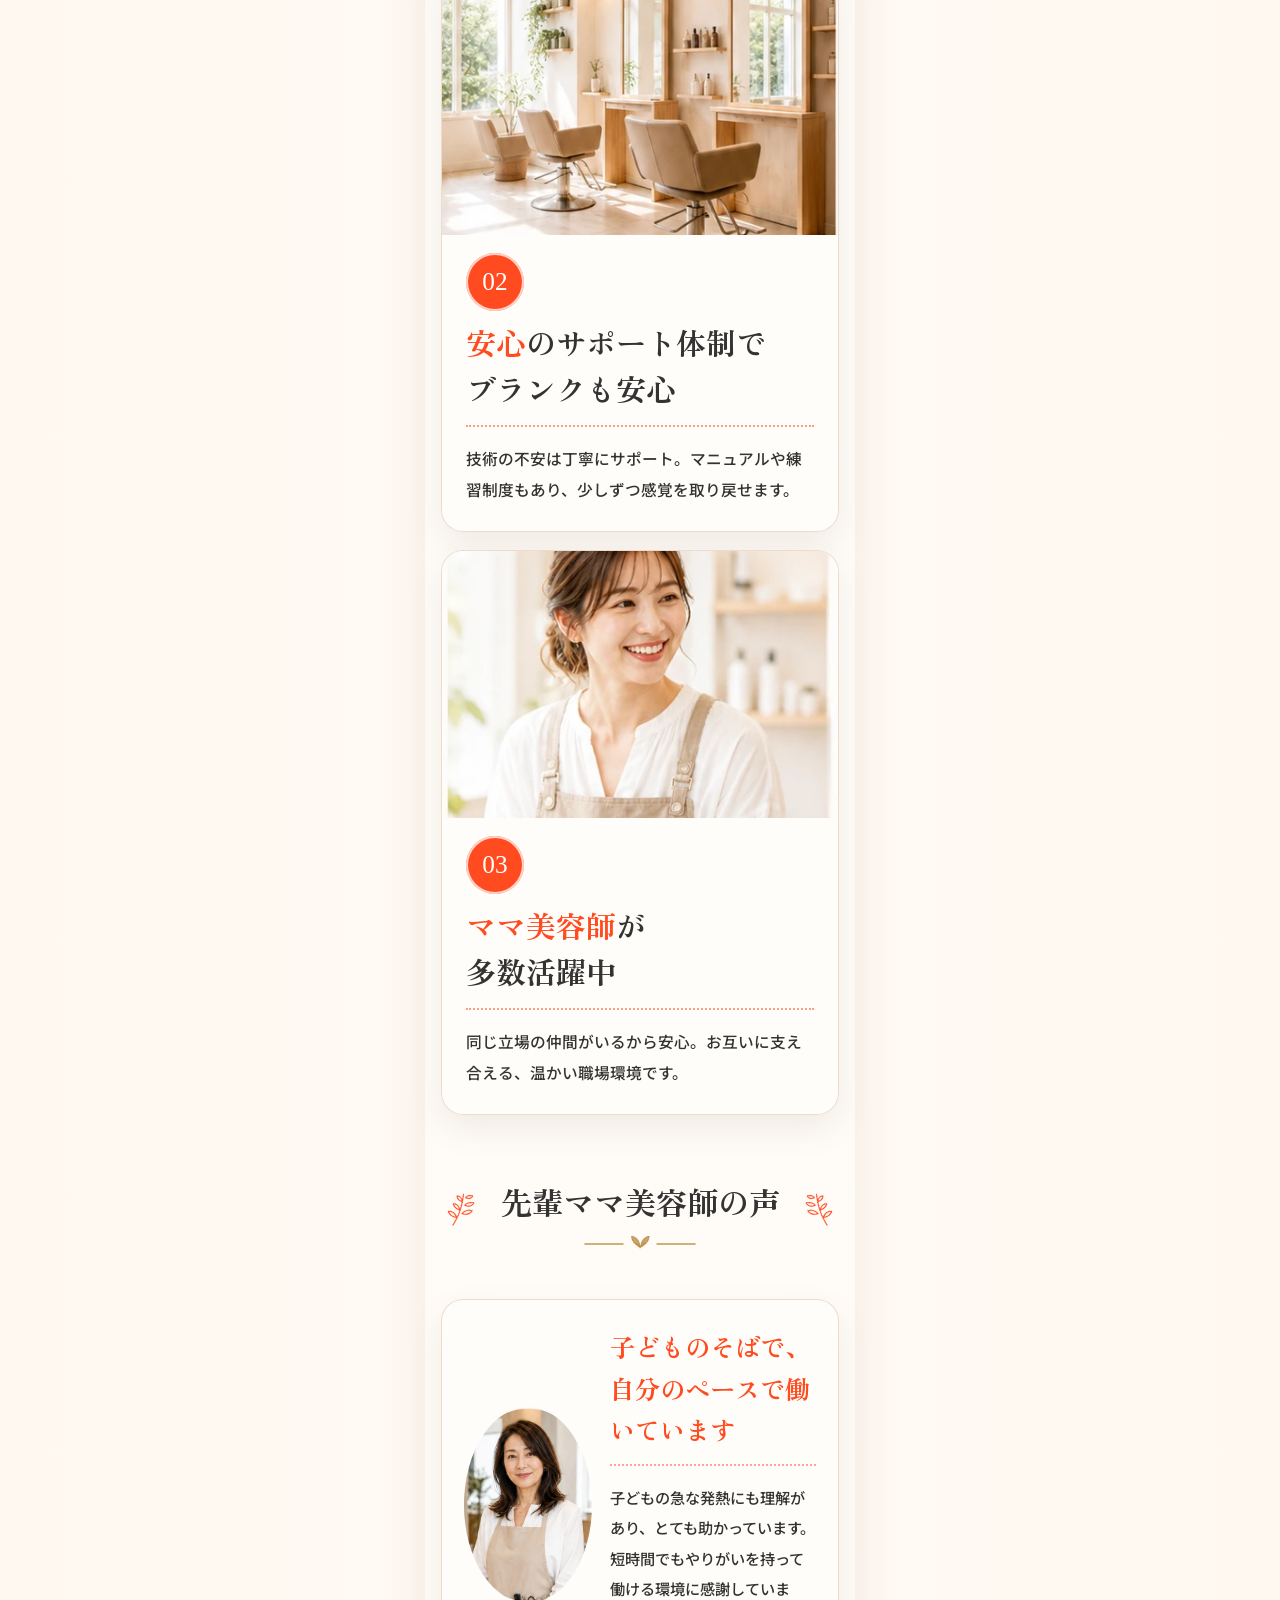
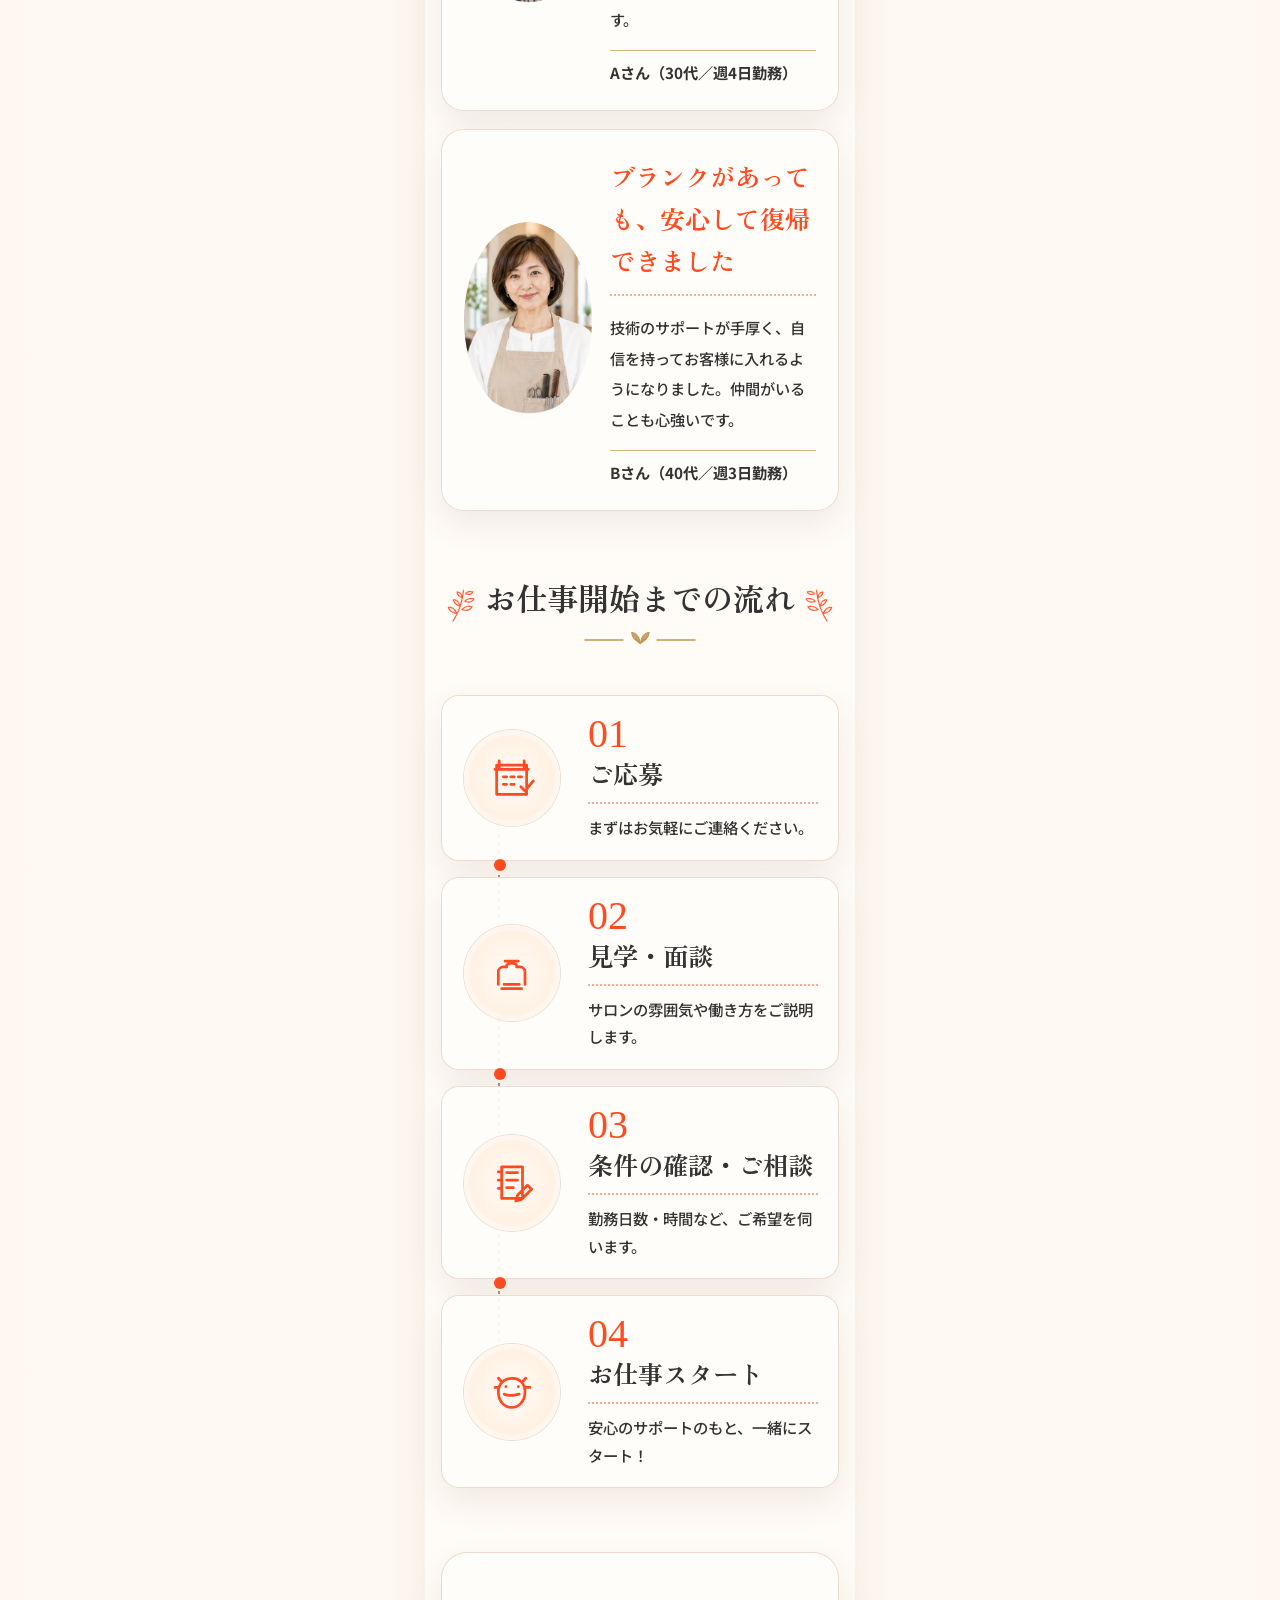
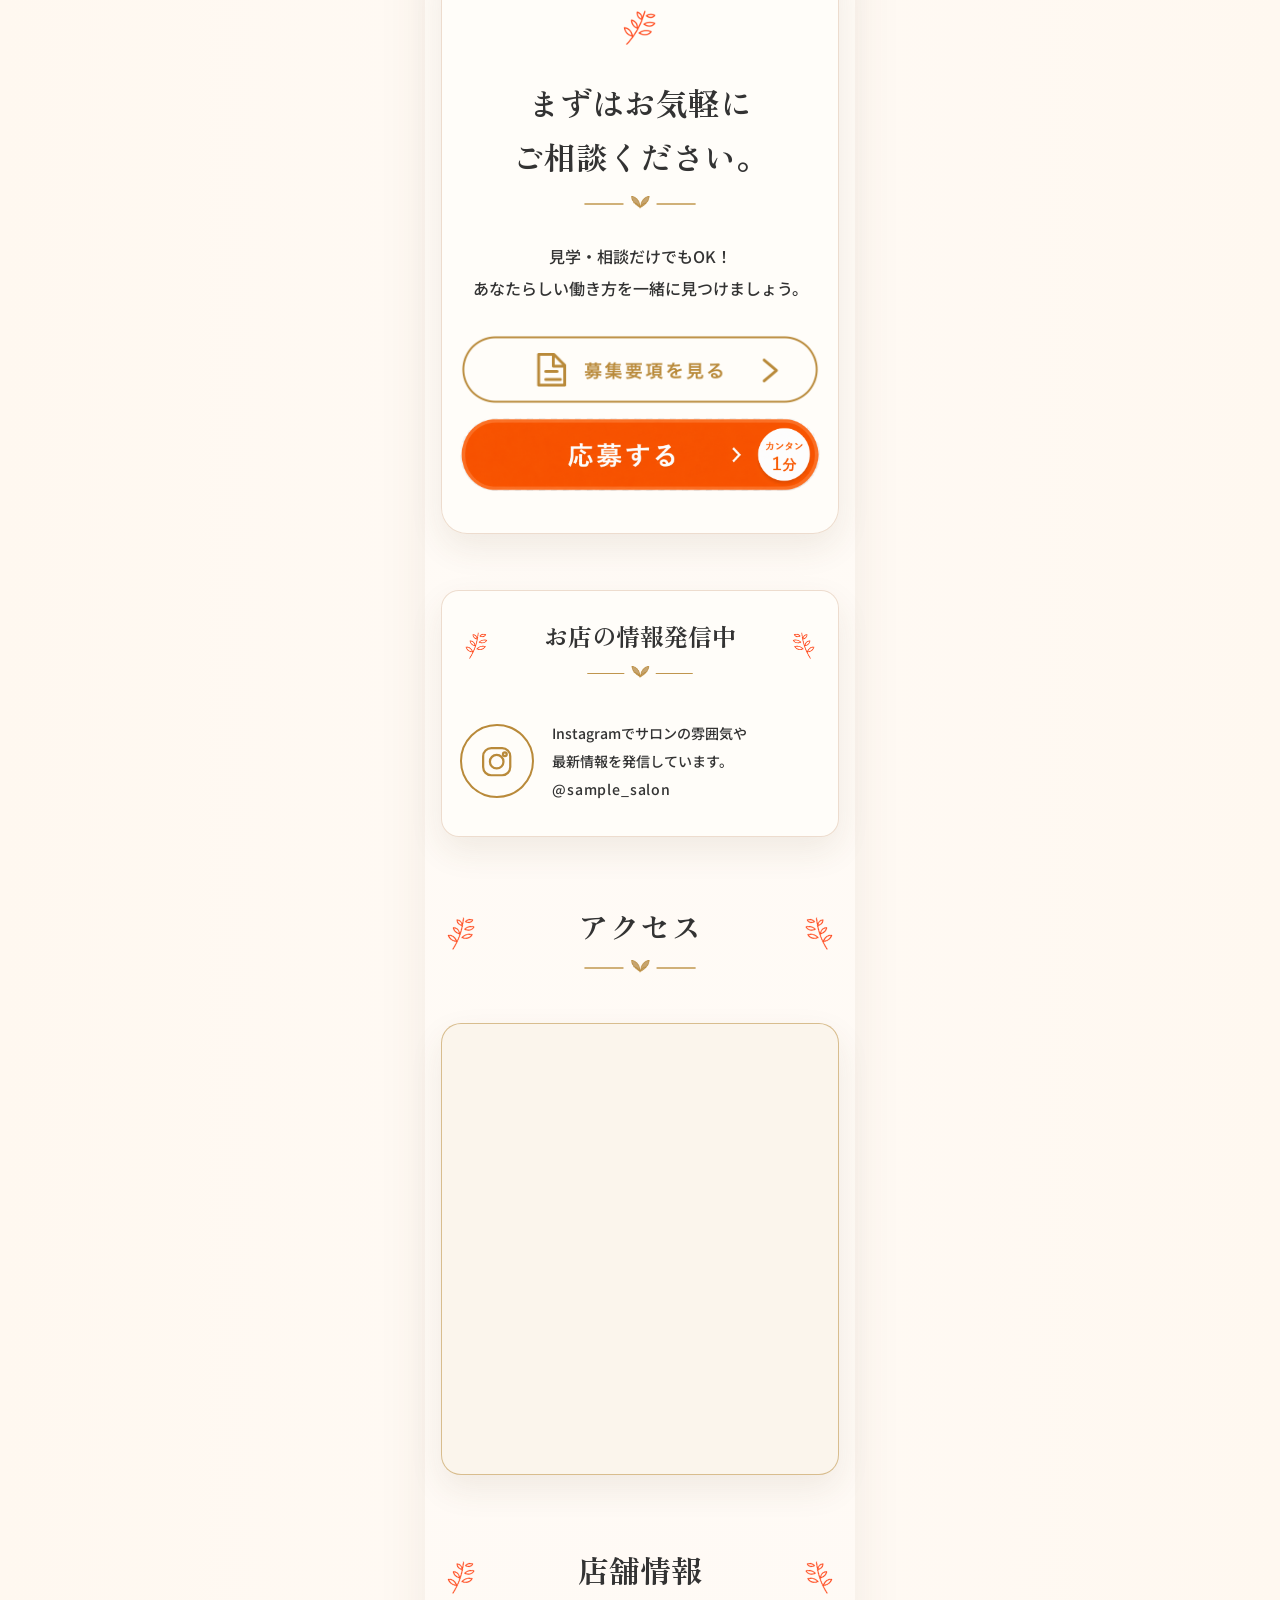
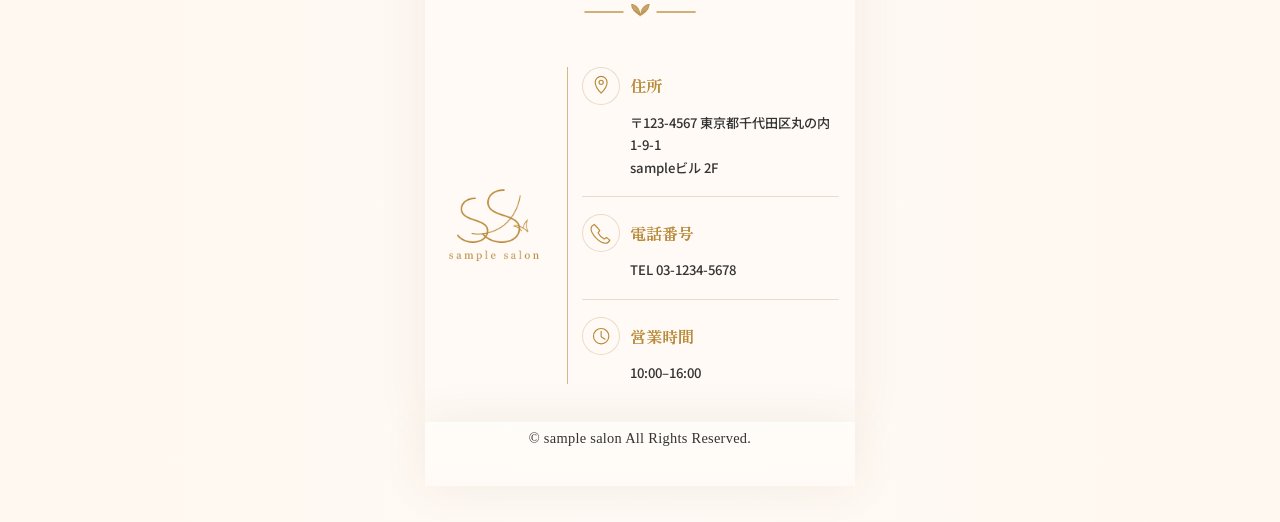
==== commit 22c48d8b: "Add files via upload" ====
--- a/index.html
+++ b/index.html
@@ -58,7 +58,7 @@
             </figure>
             <div class="benefit-copy">
               <p class="number">03</p>
-              <h3 class="nowrap-heading"><span>ママ美容師</span>が多数活躍中</h3>
+              <h3><span>ママ美容師</span>が<br>多数活躍中</h3>
               <p>同じ立場の仲間がいるから安心。お互いに支え合える、温かい職場環境です。</p>
             </div>
           </article>
@@ -85,12 +85,12 @@
             </div>
           </article>
 
-          <article class="voice-card voice-card-wide-title">
+          <article class="voice-card">
             <figure class="voice-photo">
               <img src="./assets/img/voice_02.webp" alt="40代の先輩ママ美容師" width="330" height="500" loading="lazy">
             </figure>
             <div class="voice-copy">
-              <h3 class="nowrap-heading">ブランクがあっても、安心して復帰できました</h3>
+              <h3>ブランクがあっても、安心して復帰できました</h3>
               <p>技術のサポートが手厚く、自信を持ってお客様に入れるようになりました。仲間がいることも心強いです。</p>
               <p class="voice-name">Bさん（40代／週3日勤務）</p>
             </div>
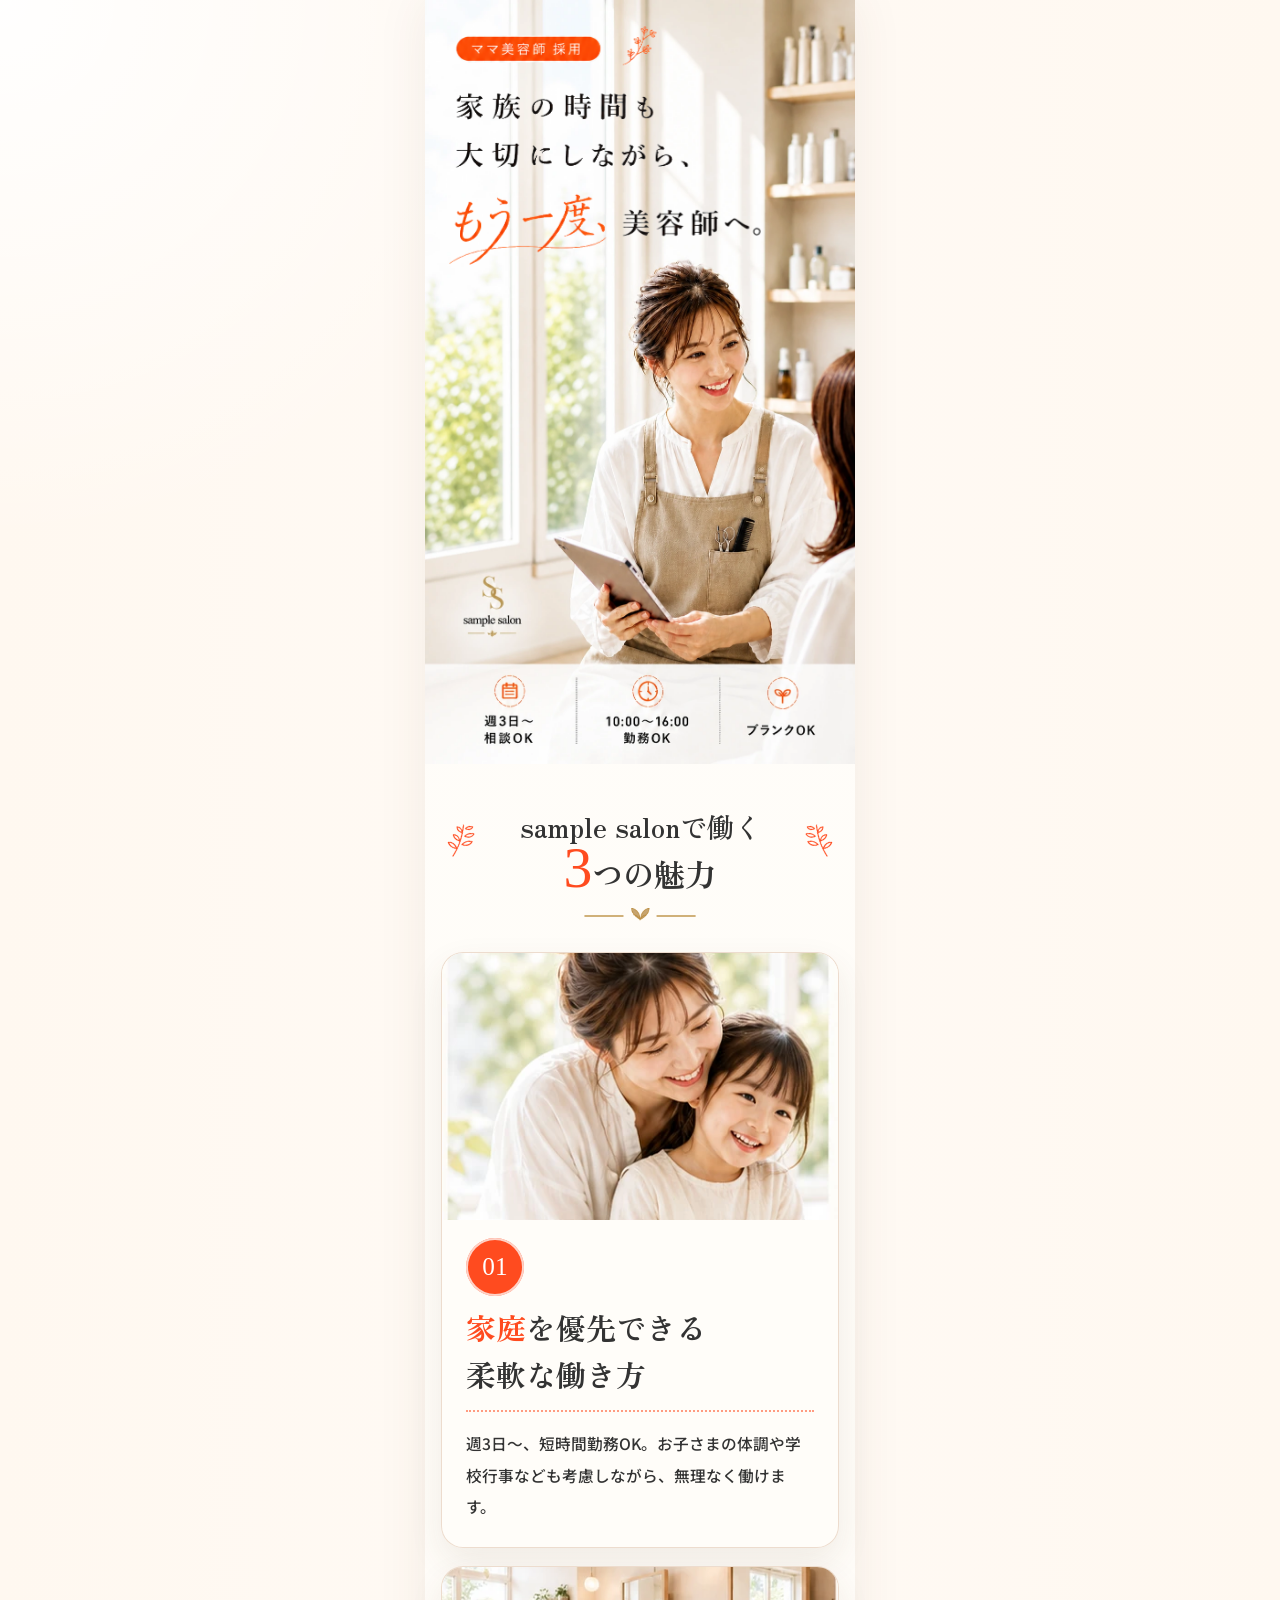
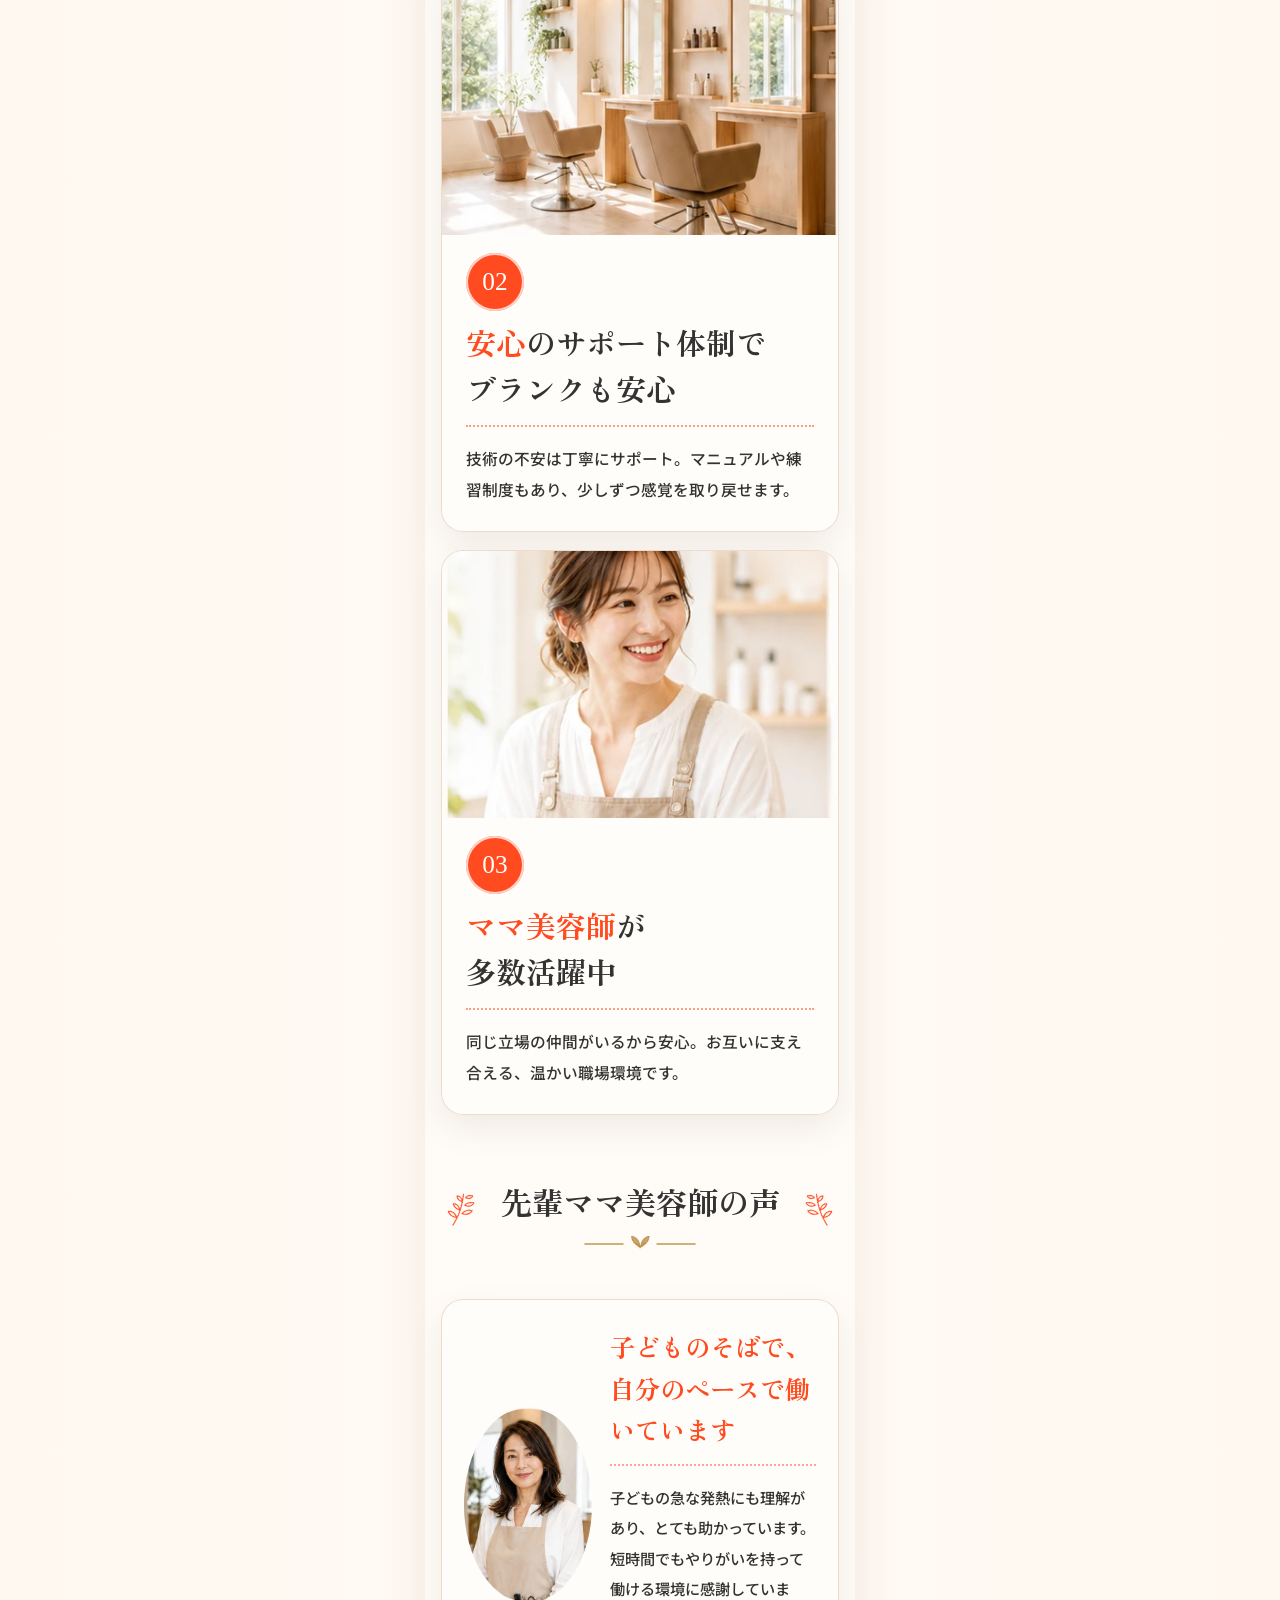
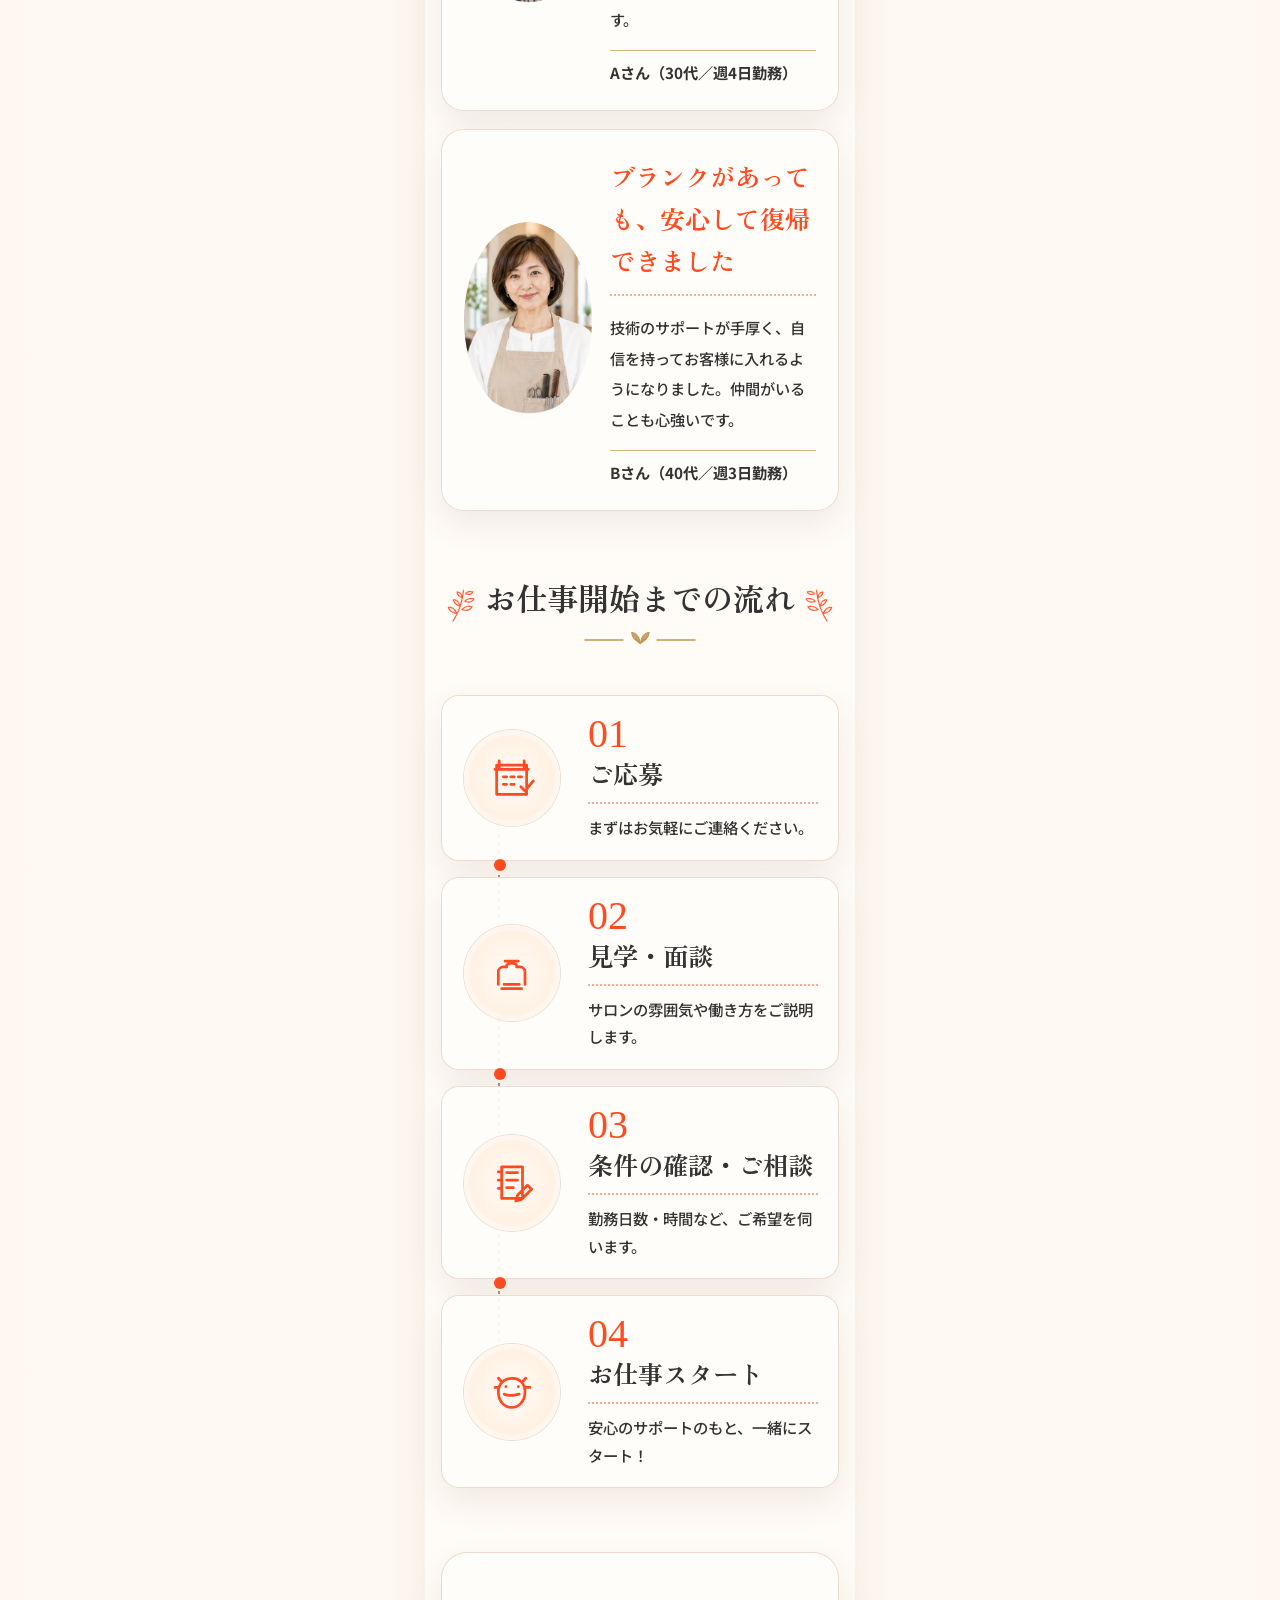
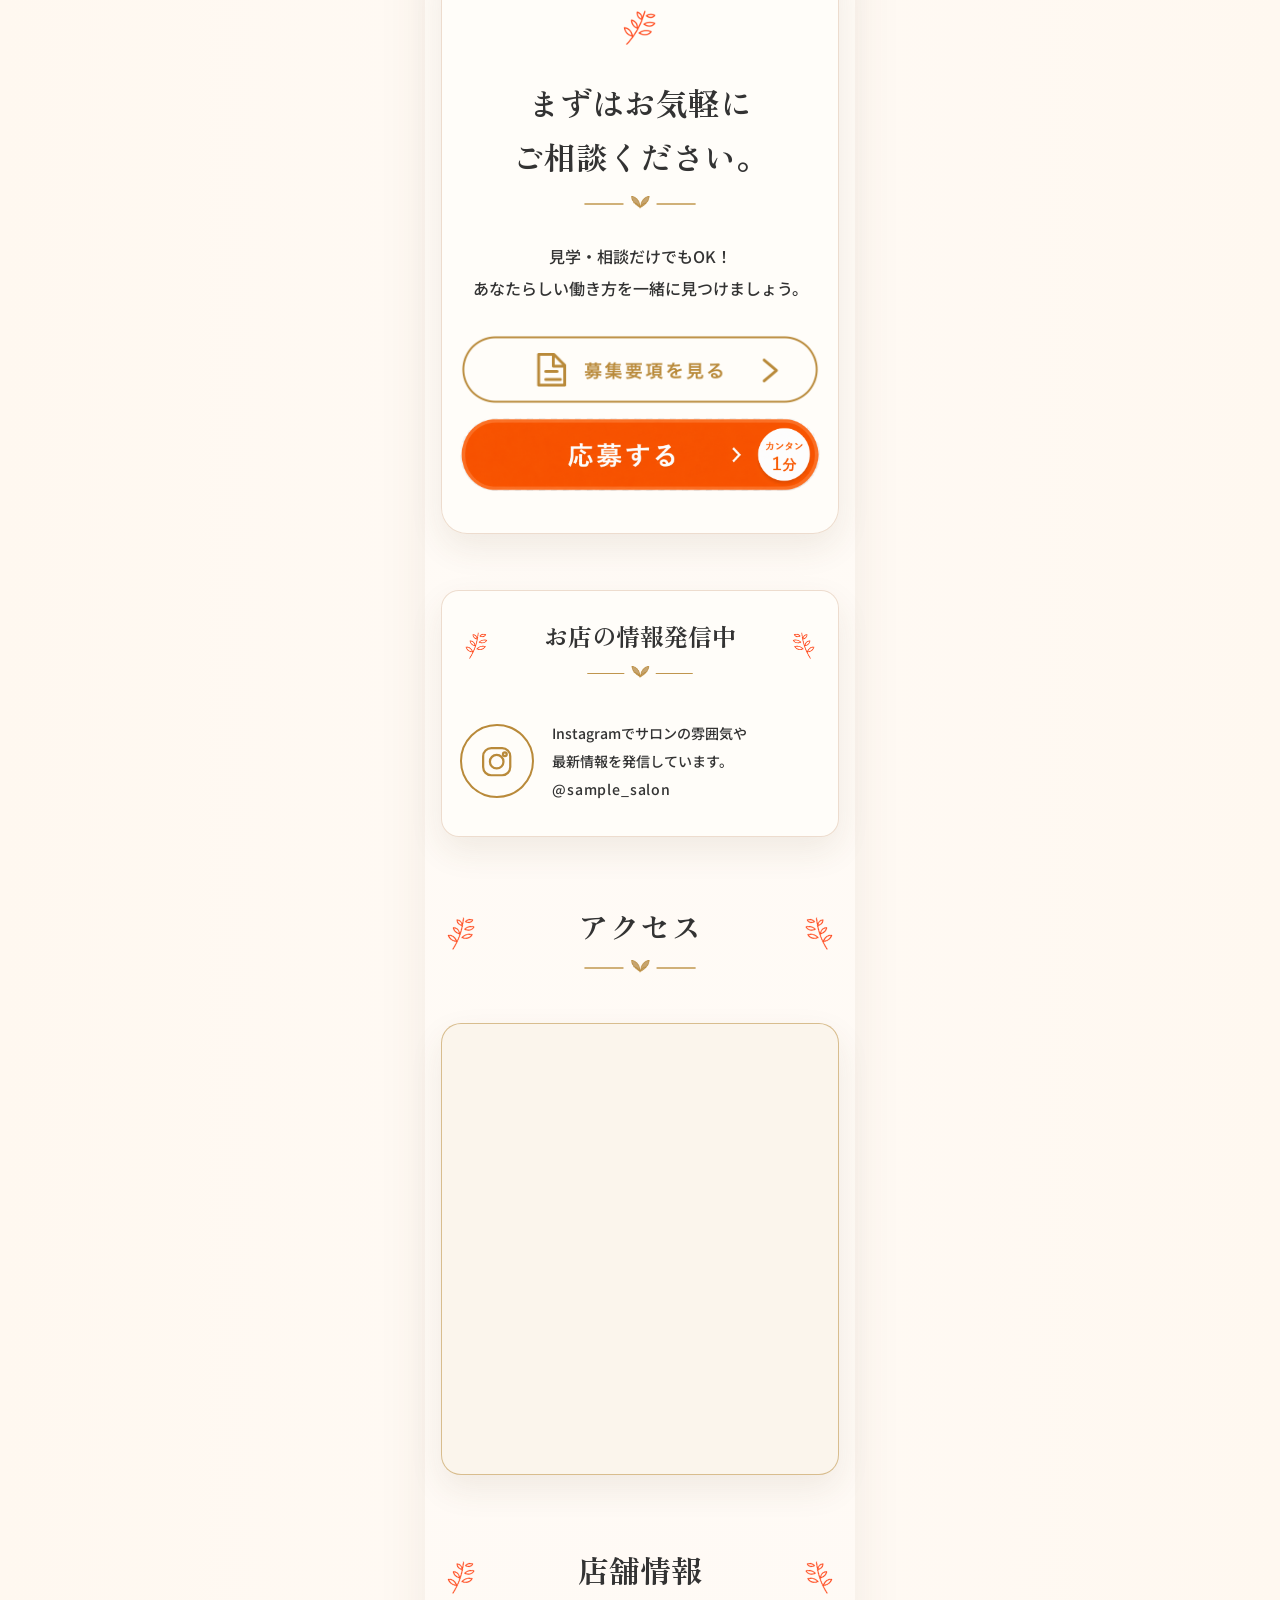
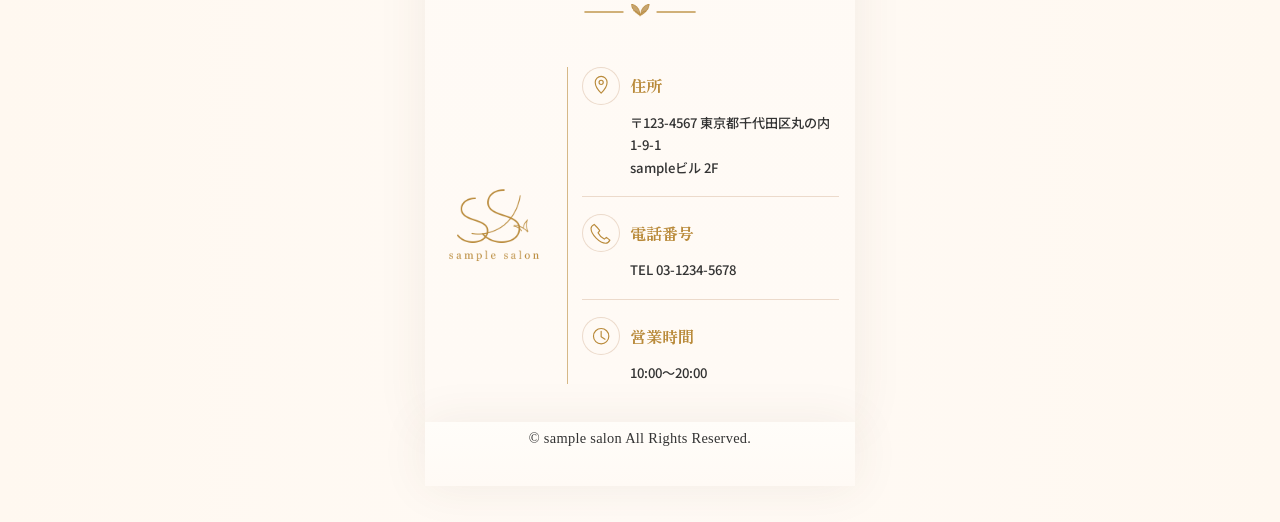
==== commit 90f82a8f: "Add files via upload" ====
--- a/index.html
+++ b/index.html
@@ -237,7 +237,7 @@
                   </span>
                   営業時間
                 </dt>
-                <dd>10:00–16:00</dd>
+                <dd>10:00〜20:00</dd>
               </div>
             </dl>
           </div>
--- a/assets/css/style.css
+++ b/assets/css/style.css
@@ -279,11 +279,6 @@
   line-height: 1.55;
 }
 
-.benefit-copy h3.nowrap-heading {
-  font-size: clamp(1.28rem, 5vw, 1.6rem);
-  white-space: nowrap;
-}
-
 .benefit-copy h3 span,
 .voice-copy h3,
 .flow-number {
@@ -335,32 +330,6 @@
   font-size: clamp(1.24rem, 5vw, 1.58rem);
   letter-spacing: 0;
   line-height: 1.65;
-}
-
-.voice-card-wide-title .voice-copy {
-  display: contents;
-}
-
-.voice-card-wide-title .voice-photo {
-  grid-column: 1;
-  grid-row: 2 / span 2;
-  align-self: start;
-  margin-top: 2px;
-}
-
-.voice-card-wide-title .voice-copy h3 {
-  grid-column: 1 / -1;
-  grid-row: 1;
-}
-
-.voice-card-wide-title .voice-copy p {
-  grid-column: 2;
-}
-
-.voice-copy h3.nowrap-heading {
-  font-size: clamp(0.76rem, 3.2vw, 0.82rem);
-  line-height: 1.55;
-  white-space: nowrap;
 }
 
 .voice-copy p {
